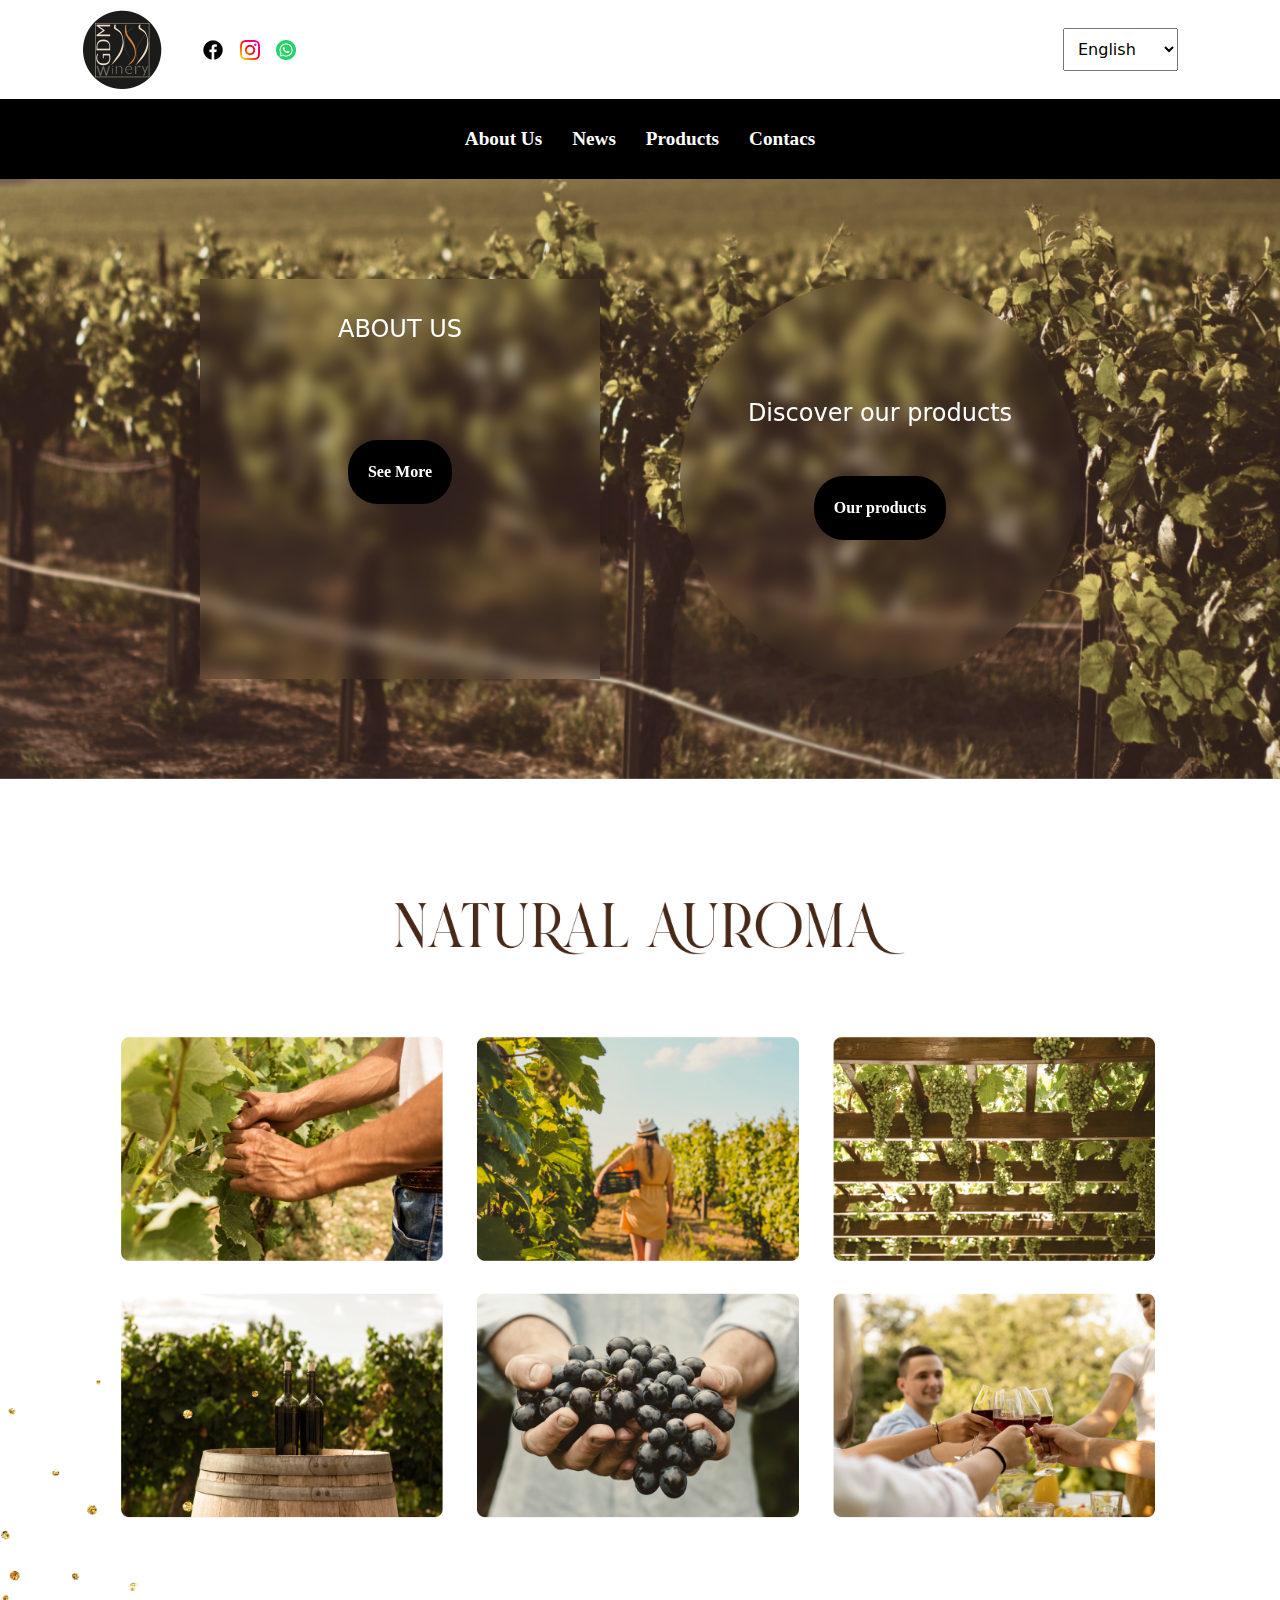
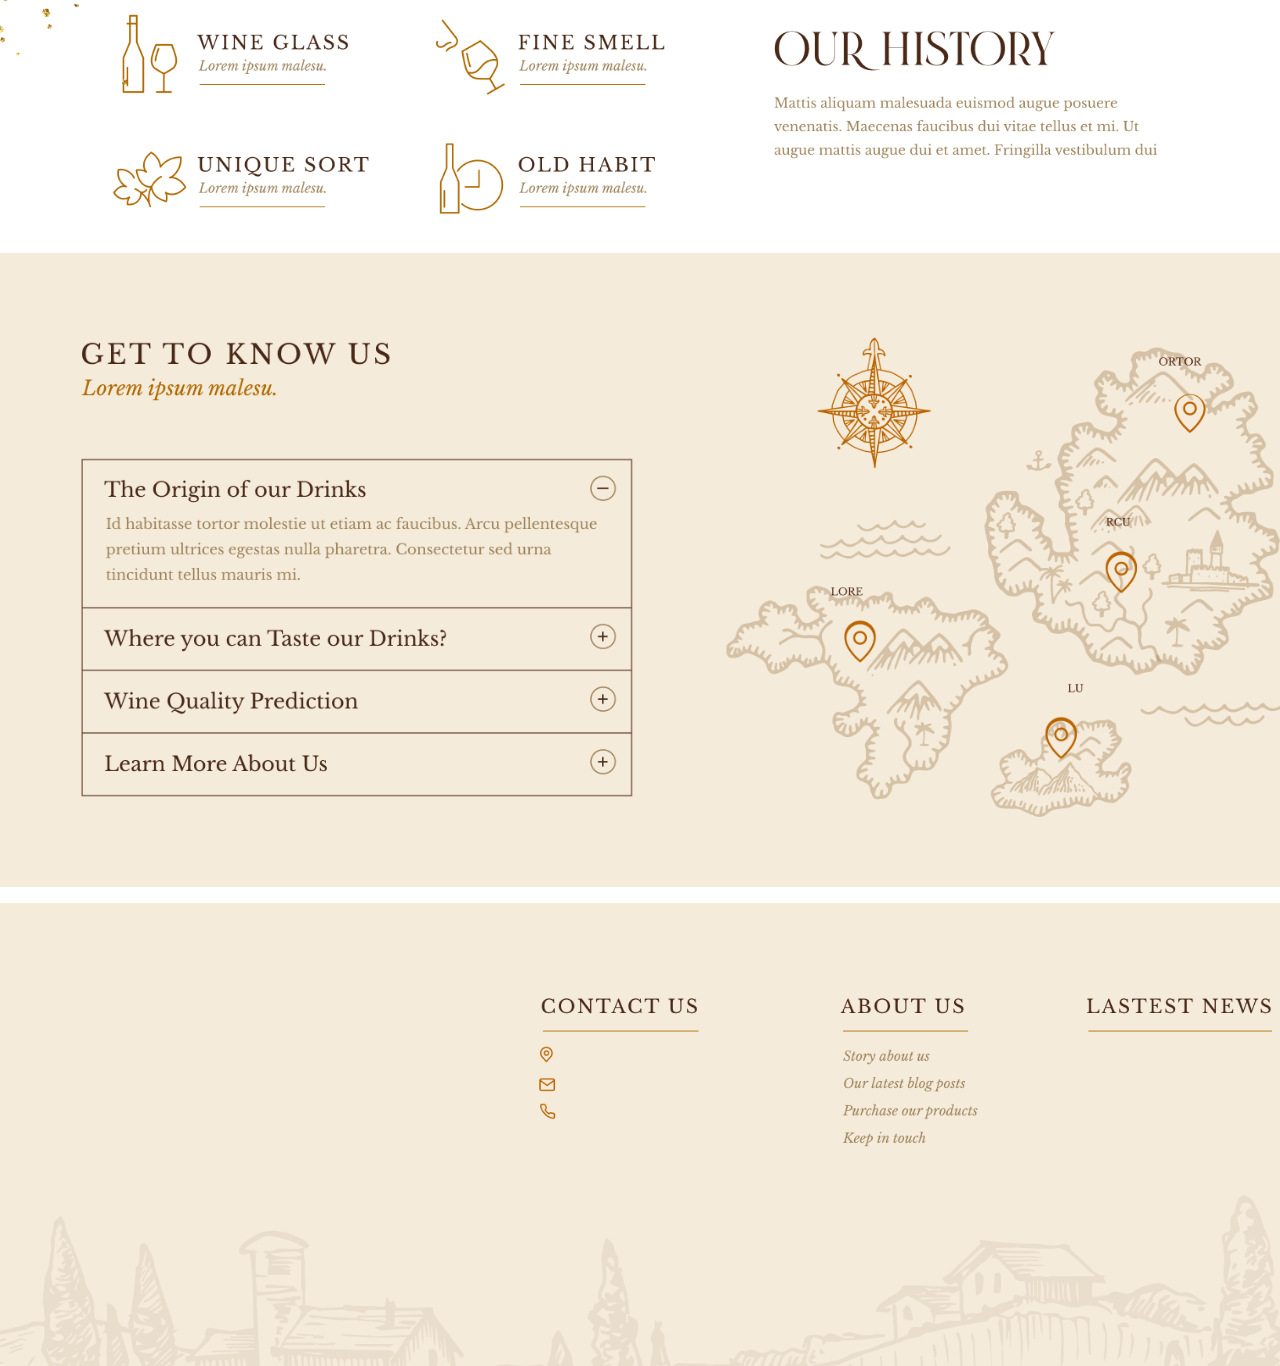
==== public/index.html @ 098f562f "jkjk" ====
<!DOCTYPE html>
<html lang="en">
<head>
    <meta charset="UTF-8">
    <link rel="shortcut icon" type="x-icon" href="./src/img/logo.png">
    <meta name="viewport" content="width=device-width, initial-scale=1.0">
    <link rel="stylesheet" href="./src/style.css">
    <link href="https://cdn.jsdelivr.net/npm/bootstrap@5.3.3/dist/css/bootstrap.min.css" rel="stylesheet" integrity="sha384-QWTKZyjpPEjISv5WaRU9OFeRpok6YctnYmDr5pNlyT2bRjXh0JMhjY6hW+ALEwIH" crossorigin="anonymous">
    <title>GDM Winery</title>
</head>
<body>
    <div class="desktop-only">
        <div class="container mt-2 d-flex justify-content-between align-items-center">
            <div class="d-flex align-items-center gap-social">
            <a href="./index.html" class="d-flex align-items-center"><img width="80px" src="./src/img/photo_2024-11-07_10-30-39.jpg"></a>
            <div class="d-flex gap-3">
                <div>
                    <a href="./"><img width="22px" src="./src/img/facebook.png"></a>  
                </div>
                <div>
                    <a><img width="20px" src="./src/img/instagram (1).png"></a>      
                </div>
                <div>
                    <a><img width="20px" src="./src/img/social.png"></a>     
                </div>
            </div>
            
            </div>
            
            <div class="d-flex align-items-center gap-3 text-decoration">
              <div class="language-switcher">
                <select id="language-dropdown">
                    <option value="en" data-flag="🇬🇧">English</option>
                    <option value="ka" data-flag="🇬🇪">Georgian</option>
                    <option value="it" data-flag="🇮🇹">Italian</option>
                </select>
            </div>
            </div>
        </div>
      </div>
    <div class="response-only">
        <div class="container">
          
            <nav class="navbar navbar-expand-lg fixed-top bg-white">
             
                <div class="container-fluid">
                  <button class="navbar-toggler" type="button" data-bs-toggle="collapse" data-bs-target="#navbarTogglerDemo02"
                  aria-controls="navbarTogglerDemo02" aria-expanded="false" aria-label="Toggle navigation">
                  <span class="navbar-toggler-icon"></span>
              </button>
                 
                    <a class="navbar-brand" href="./index.html"><img width="60px" src="./src/img/logores.jpeg"
                            alt="logo"></a>
                            <div>
                              <a href="./login.html"><img width="36px" class="s" src="./src/img/search.png"></a>
                          </div>
                    <div class="collapse navbar-collapse justify-content-end" id="navbarTogglerDemo02">
                      <ul class="navbar-nav">
                        <li class="nav-item">
                            <a class="nav-link" href="./aboutus.html">Our Company</a>
                        </li>
                        <li class="nav-item">
                            <a class="nav-link" href="./personal.html">Geo Farmaco in the World</a>
                        </li>
                        <li class="nav-item">
                            <a class="nav-link" href="./products.html">Products</a>
                        </li>
                        <li class="nav-item">
                            <a class="nav-link" href="./contact.html">Contacts</a>
                        </li>
                      
                    </ul>
                        
                        
                    </div>
                </div>
            </nav>
        </div>
    </div> 
    <div class="">
        <div class="nav-color desktop-only">
        <div class="container desktop-only ">
            <nav class="d-flex justify-content-center nav-padding mt-2">
              <ul class="nav-link d-flex text-decoration white ">
                <li>
                    <a href="./aboutus.html">About Us</a>
                </li>
                <li>
                    <a href="./personal.html">News</a>
                </li>
                <li>
                    <a href="./products.html">Products</a>
                </li>
                <li>
                    <a href="./contact.html">Contacs</a>
                </li>
            </ul>
            
            </nav>  
    </div>
    </div>
   

    <section class="bgImage desktop-only">
      <div class="container forBox d-flex align-items-center justify-content-center ">
        <div class="aboutusBox">
          <h4 class="text-center mt-3">ABOUT US</h4>
          <p class="mt-5 d-flex text-center"></p>
             <div class="d-flex justify-content-center mt-5">
              <a class="text-decoration" href="aboutus.html">
             <button class="btn-primary text-white d-flex justify-content-center align-items-center">See More</button>
            </a>
            </div>
        </div>
      <div class="aboutusBoxCircle">
        <h4 class="text-center mt">Discover our products</h4>
        <div class="d-flex justify-content-center mt-5">
          <a class="text-decoration" href="./products.html">
            <button class="btn-primary text-white d-flex justify-content-center align-items-center">Our products</button>
          </a>
      </div>
    </div>
      </section>
      
    <section class="bgImageres response-only">
      <div class="container forBox flex-wrap d-flex align-items-center justify-content-center ">
        <div class="aboutusBoxres">
          <h4 class="text-center mt-3">ABOUT US</h4>
          <p class="mt-5 d-flex text-center">E.Vitalgroup srl (EuTylia) is a pharmaceutical company 
            that deals with the development, production, scientific 
            information and distribution of medical devices,
             parapharmaceuticals, supplements and cosmetics.</p>
             <div class="d-flex justify-content-center mt-5">
              <a class="text-decoration" href="aboutus.html">
                <button class="btn-primary text-white d-flex justify-content-center align-items-center">See More</button>
               </a>
            </div>
        </div>
      <div class="aboutusBoxCircleres">
        <h4 class="text-center mt">Discover our products</h4>
        <div class="d-flex justify-content-center mt-5">
          <a class="text-decoration" href="./products.html">
            <button class="btn-primary text-white d-flex justify-content-center align-items-center">Our products</button>
          </a>
      </div>
    </div>
      </section>

  
            
    <section>
        <div class="container d-flex justify-content-center mt-3">
            <img width="1500px" src="./src/img/Section 5 (4).png">
        
        </div>
    </section>

            
    <section>
        <div class="container d-flex justify-content-center mt-3">
            <img width="1500px" src="./src/img/Section 8.png">
        
        </div>
    </section>

    <section>
        <div class="container d-flex justify-content-center mt-3">
            <img width="1500px" src="./src/img/Footer.png">
        
        </div>
    </section>
          
       

    <script type="module" src="./script.js"></script>
    <script src="https://cdn.jsdelivr.net/npm/bootstrap@5.3.3/dist/js/bootstrap.bundle.min.js" integrity="sha384-YvpcrYf0tY3lHB60NNkmXc5s9fDVZLESaAA55NDzOxhy9GkcIdslK1eN7N6jIeHz" crossorigin="anonymous"></script>
</body>
</html>
---- public/src/style.css ----
body {
    margin: 0;
    padding: 0;
}
.nav-link{
    list-style: none;
    font-family:Georgia, 'Times New Roman', Times, serif; 
    gap: 30px;
}

.nav-link a{
    font-size: larger;
    font-weight: bold;     
}
.nav-link a:hover{
    color: rgb(139, 0, 0);
}
.nav-padding{
    padding: 26px 12px 8px;
}
.nav-color {
    background-color: black;
    color: white;    
    width: 100%; 
    height: 80px;
}

.btn-primary{
    padding: 20px;
    border-radius: 30px;
    background-color: #000000;
    color: white;
    border-style: none;
    font-family:Georgia, 'Times New Roman', Times, serif;
    font-weight: bold; 
}
.Width {
    max-width: 600px;
}
.btn-primary:hover {
    background-color: #333637;
}
.text-decoration a{
    text-decoration: none;
}
.white a{
    color: white;
}
.footer-color{
    background-color: black;
}
.gap-social{
    gap: 40px;
}
.mm{
    padding: 20px 0px 0px 0px;
}
.padding-text{
    padding: 20px 0px 10px;
}
.response-only {
    display: none;
}

.desktop-only {
    display: block;
}

@media only screen and (max-width: 992px) {
    .desktop-only {
        display: none;
    }
    
    .response-only {
        display: block;
    }
}
.CircleColor{
    width: 70px;
    height: 70px;
    font-size: xx-large;
    background-color: #00b0ff;
    border-radius: 50px;
    padding: 10px 0px;
   
}


.language-switcher {
    margin: 20px;
}

select {
    padding: 10px;
    font-size: 16px;
}
.searchBar input{
    padding: 10px;
    width: 190px;
    height: 35px;
    border-radius: 10px;
    border-style: none;
}
.searchBar{
    gap:12px;
    display: flex;
    align-items: start;
    
}
.carousel-item img{
    width: 100%;
    height: 600px; 
}
.statementBox{
    width: 300px;
    height: 450px;
    border: 1px solid black;
    border-radius: 6px;
}
.text-decoration{
    text-decoration: none;
}
.bgImage{
    background-image: url('img/unsplash_KDlLiCL7XPk.png');
    background-size: cover; /* or contain */
    background-repeat: no-repeat; /* prevents the image from repeating */
    background-position: center; /* centers the image */
    width: 100%;
    height: 600px;
}
.bgImageres{
    background-image: url('img/bg.jpg');
    background-size: cover; /* or contain */
    background-repeat: no-repeat; /* prevents the image from repeating */
    background-position: center; /* centers the image */
    width: 100%;
    height: 1000px;
}
.aboutusBox {
    width: 400px;
    height: 400px;
    margin-top: 100px;
    background: rgba(0, 94, 255, 0);
    box-shadow: 0 4px 30px rgba(0, 0, 0, 0.1);
    backdrop-filter: blur(8px);
    -webkit-backdrop-filter: blur(8px);
    padding: 20px;
    color: white;
}

.aboutusBoxres {
    width: 330px;
    height: 400px;
    margin-top: 100px;
    background: rgba(0, 94, 255, 0);
    box-shadow: 0 4px 30px rgba(0, 0, 0, 0.1);
    backdrop-filter: blur(8px);
    -webkit-backdrop-filter: blur(8px);
    padding: 20px;
    color: white;
}

.aboutusBoxCircle{
    margin-top: 100px;
    width: 400px; /* Set equal width and height */
    height: 400px;
    background: rgba(0, 94, 255, 0);
    box-shadow: 0 4px 30px rgba(0, 0, 0, 0.1);
    backdrop-filter: blur(8px);
    -webkit-backdrop-filter: blur(8px);
    border-radius: 50%; /* Makes the box circular */
   padding: 20px;
    color:white;
}

.aboutusBoxCircleres{
   
    width: 330px; /* Set equal width and height */
    height: 330px;
    background: rgba(0, 94, 255, 0);
    box-shadow: 0 4px 30px rgba(0, 0, 0, 0.1);
    backdrop-filter: blur(8px);
    -webkit-backdrop-filter: blur(8px);
    border-radius: 50%; /* Makes the box circular */
   padding: 20px;
    color:white;
}
.forBox{
    gap:80px;
}
.mt{
    margin-top: 100px;
}
.pad-text{
    padding: 20px;
}
.gapImg{
    height: 200px;
}

.Box{
    padding: 20px;
    border: 1px solid black;
    border-radius: 6px;
}
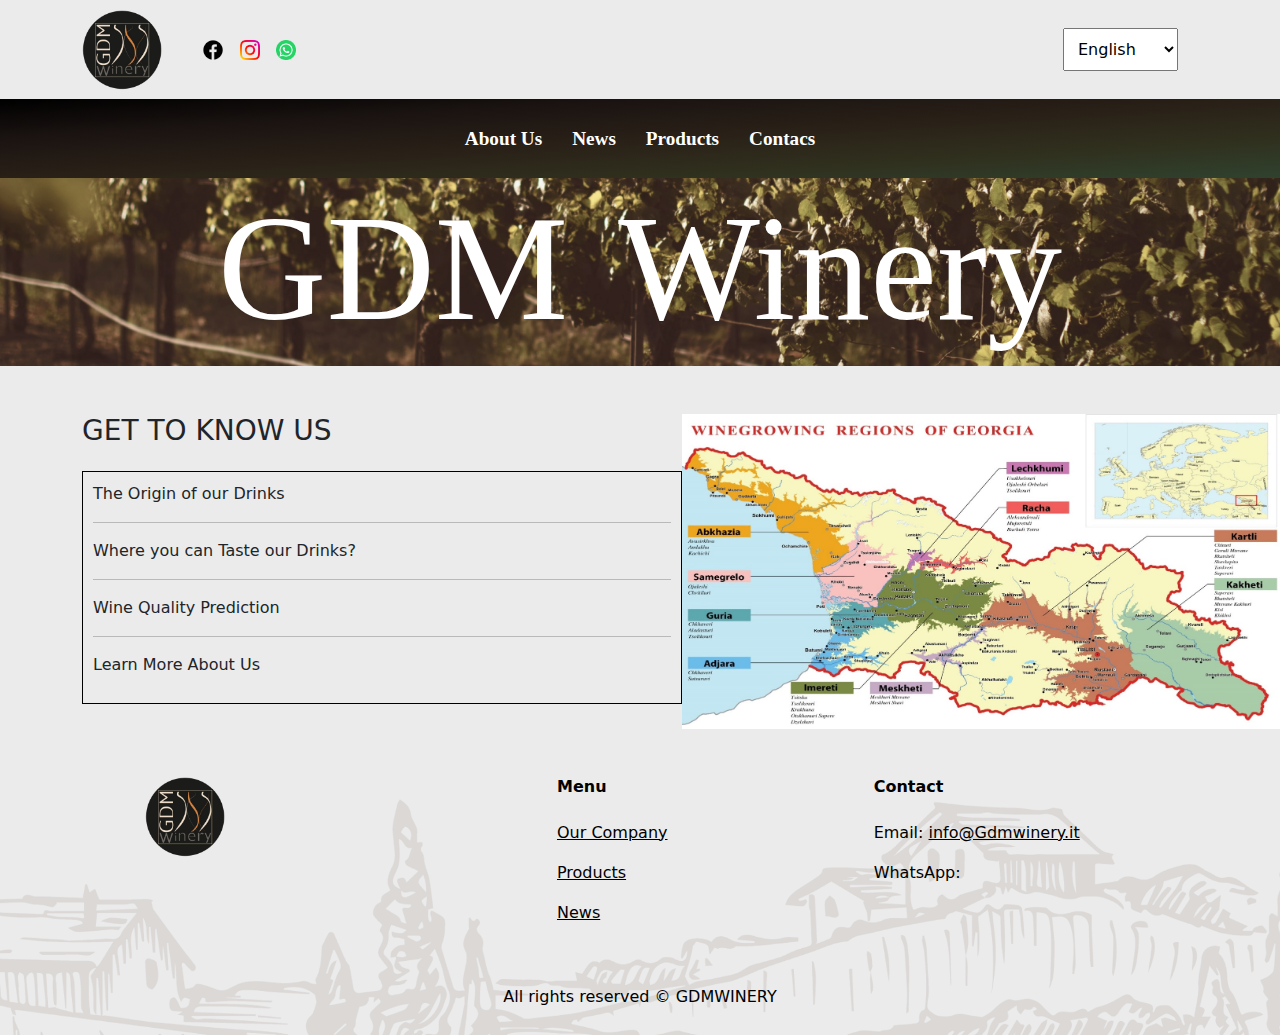
==== commit 2db01faa: "qqqq" ====
--- a/public/index.html
+++ b/public/index.html
@@ -8,11 +8,11 @@
     <link href="https://cdn.jsdelivr.net/npm/bootstrap@5.3.3/dist/css/bootstrap.min.css" rel="stylesheet" integrity="sha384-QWTKZyjpPEjISv5WaRU9OFeRpok6YctnYmDr5pNlyT2bRjXh0JMhjY6hW+ALEwIH" crossorigin="anonymous">
     <title>GDM Winery</title>
 </head>
-<body>
+<body id="bgColor">
     <div class="desktop-only">
         <div class="container mt-2 d-flex justify-content-between align-items-center">
             <div class="d-flex align-items-center gap-social">
-            <a href="./index.html" class="d-flex align-items-center"><img width="80px" src="./src/img/photo_2024-11-07_10-30-39.jpg"></a>
+            <a href="./index.html" class="d-flex align-items-center"><img width="80px" src="./src/img/footerlogo.png"></a>
             <div class="d-flex gap-3">
                 <div>
                     <a href="./"><img width="22px" src="./src/img/facebook.png"></a>  
@@ -49,7 +49,7 @@
                   <span class="navbar-toggler-icon"></span>
               </button>
                  
-                    <a class="navbar-brand" href="./index.html"><img width="60px" src="./src/img/logores.jpeg"
+                    <a class="navbar-brand" href="./index.html"><img width="50px" src="./src/img/footerlogo.png"
                             alt="logo"></a>
                             <div>
                               <a href="./login.html"><img width="36px" class="s" src="./src/img/search.png"></a>
@@ -57,10 +57,10 @@
                     <div class="collapse navbar-collapse justify-content-end" id="navbarTogglerDemo02">
                       <ul class="navbar-nav">
                         <li class="nav-item">
-                            <a class="nav-link" href="./aboutus.html">Our Company</a>
-                        </li>
-                        <li class="nav-item">
-                            <a class="nav-link" href="./personal.html">Geo Farmaco in the World</a>
+                            <a class="nav-link" href="./aboutus.html">About Us</a>
+                        </li>
+                        <li class="nav-item">
+                            <a class="nav-link" href="./personal.html">News</a>
                         </li>
                         <li class="nav-item">
                             <a class="nav-link" href="./products.html">Products</a>
@@ -102,75 +102,107 @@
    
 
     <section class="bgImage desktop-only">
-      <div class="container forBox d-flex align-items-center justify-content-center ">
-        <div class="aboutusBox">
-          <h4 class="text-center mt-3">ABOUT US</h4>
-          <p class="mt-5 d-flex text-center"></p>
-             <div class="d-flex justify-content-center mt-5">
-              <a class="text-decoration" href="aboutus.html">
-             <button class="btn-primary text-white d-flex justify-content-center align-items-center">See More</button>
-            </a>
-            </div>
-        </div>
-      <div class="aboutusBoxCircle">
-        <h4 class="text-center mt">Discover our products</h4>
-        <div class="d-flex justify-content-center mt-5">
-          <a class="text-decoration" href="./products.html">
-            <button class="btn-primary text-white d-flex justify-content-center align-items-center">Our products</button>
-          </a>
-      </div>
-    </div>
-      </section>
+     <div class="container d-flex justify-content-center flex-wrap gapMain">
+      <div>
+        <h3 class="fontSize">GDM</h3>
+      </div>
+      <div>
+        <h3 class="fontSize">Winery</h3>
+      </div>
+     </div>
+    </section>
+
+    <section class="bgImage response-only">
+      <div class="container">
+       <div class="d-flex justify-content-center marginTop">
+         <h3 class="fontSizeRes ">GDM</h3>
+       </div>
+       <div class="d-flex justify-content-center">
+         <h3 class="fontSizeRes ">Winery</h3>
+       </div>
+      </div>
+     </section>
+
+  
+  
+   
+
+
+<div class="container mt-5">
+  
+  <div class="d-flex justify-content-between">
+  <div>
+  <h3>GET TO KNOW US</h3>
+  <div class="historyBox mt-4">
+  <p>The Origin of our Drinks</p>
+  <hr>
+  <p>Where you can Taste our Drinks?</p>
+  <hr>
+  <p>Wine Quality Prediction</p>
+  <hr>
+  <p>Learn More About Us</p>
+  </div>
+  </div>
+  <div>
+    <img width="600px" src="./src/img/Picture1.jpg">
+  </div>
+</div>
+</div>
+
+    
+        
+       
+
+  <footer class="text-center text-lg-start text-white bgFooter mt-5">
+
+   
+    <section>
+      <div class="container text-center text-md-start">
+        <div class="row">
+          
+          <div class="col-md-3 col-lg-4 col-xl-3 mx-auto mb-4" >
+            <div class="desktop-only text-decoration">
+            <a class="d-flex align-items-center text-black text-center" href="./index.html"><img width="80px" src="./src/img/footerlogo.png"></a>
+          </div>
+          <div class="response-only text-decoration">
+            <a class="d-flex justify-content-center" href="./index.html"><img width="80px" src="./src/img/footerlogo.png"></a>
+          </div>
+           
+          </div>
+          <div class="col-md-2 col-lg-2 col-xl-2 mx-auto mb-4">
+            <!-- Links -->
+            <h6 class="fw-bold mb-4 text-black">
+              Menu
+            </h6>
+            <p>
+              <a href="./owner" class="text-black">Our Company</a>
+            </p>
+            <p>
+              <a href="./players" class="text-black">Products</a>
+            </p>
+            <p>
+              <a href="./footcamps" class="text-black">News</a>
+            </p>
+           
+          </div>
+         
+          <div class="col-md-4 col-lg-3 col-xl-3 mx-auto mb-md-0 mb-4">
+            <!-- Links -->
+            <h6 class="fw-bold mb-4 text-black">Contact</h6>
+            <p class="text-black">Email: <a class="text-black">info@Gdmwinery.it</a></p>
+            <p class="text-black">WhatsApp: <a class="text-black"></a></p>
+          </div>
+          
+      </div>
       
-    <section class="bgImageres response-only">
-      <div class="container forBox flex-wrap d-flex align-items-center justify-content-center ">
-        <div class="aboutusBoxres">
-          <h4 class="text-center mt-3">ABOUT US</h4>
-          <p class="mt-5 d-flex text-center">E.Vitalgroup srl (EuTylia) is a pharmaceutical company 
-            that deals with the development, production, scientific 
-            information and distribution of medical devices,
-             parapharmaceuticals, supplements and cosmetics.</p>
-             <div class="d-flex justify-content-center mt-5">
-              <a class="text-decoration" href="aboutus.html">
-                <button class="btn-primary text-white d-flex justify-content-center align-items-center">See More</button>
-               </a>
-            </div>
-        </div>
-      <div class="aboutusBoxCircleres">
-        <h4 class="text-center mt">Discover our products</h4>
-        <div class="d-flex justify-content-center mt-5">
-          <a class="text-decoration" href="./products.html">
-            <button class="btn-primary text-white d-flex justify-content-center align-items-center">Our products</button>
-          </a>
-      </div>
-    </div>
-      </section>
-
-  
-            
-    <section>
-        <div class="container d-flex justify-content-center mt-3">
-            <img width="1500px" src="./src/img/Section 5 (4).png">
-        
-        </div>
+        <div class="text-center padding-text">
+          <p class="text-black">All rights reserved © GDMWINERY</p>
+         </div>
     </section>
-
-            
-    <section>
-        <div class="container d-flex justify-content-center mt-3">
-            <img width="1500px" src="./src/img/Section 8.png">
-        
-        </div>
-    </section>
-
-    <section>
-        <div class="container d-flex justify-content-center mt-3">
-            <img width="1500px" src="./src/img/Footer.png">
-        
-        </div>
-    </section>
-          
-       
+  
+      
+  </footer>
+
 
     <script type="module" src="./script.js"></script>
     <script src="https://cdn.jsdelivr.net/npm/bootstrap@5.3.3/dist/js/bootstrap.bundle.min.js" integrity="sha384-YvpcrYf0tY3lHB60NNkmXc5s9fDVZLESaAA55NDzOxhy9GkcIdslK1eN7N6jIeHz" crossorigin="anonymous"></script>
--- a/public/src/style.css
+++ b/public/src/style.css
@@ -12,23 +12,25 @@
     font-size: larger;
     font-weight: bold;     
 }
-.nav-link a:hover{
-    color: rgb(139, 0, 0);
+.gapMain{
+    gap: 50px;
 }
 .nav-padding{
     padding: 26px 12px 8px;
 }
 .nav-color {
-    background-color: black;
-    color: white;    
-    width: 100%; 
-    height: 80px;
+    background-image: linear-gradient(to right bottom, #000000, #1a1311, #292017, #30301e, #2f422e);
+    width: 100%;
+    
+
+    
+  
 }
 
 .btn-primary{
-    padding: 20px;
-    border-radius: 30px;
-    background-color: #000000;
+    padding: 16px;
+    border-radius: 10px;
+    background-image: linear-gradient(to right bottom, #000000, #1a1311, #292017, #30301e, #2f422e);
     color: white;
     border-style: none;
     font-family:Georgia, 'Times New Roman', Times, serif;
@@ -126,80 +128,51 @@
     background-repeat: no-repeat; /* prevents the image from repeating */
     background-position: center; /* centers the image */
     width: 100%;
-    height: 600px;
+    height: 100%;
+    gap:20px;
+    color: white;
+    font-family:Georgia, 'Times New Roman', Times, serif;
+   
 }
-.bgImageres{
-    background-image: url('img/bg.jpg');
-    background-size: cover; /* or contain */
-    background-repeat: no-repeat; /* prevents the image from repeating */
-    background-position: center; /* centers the image */
-    width: 100%;
-    height: 1000px;
+#bgColor{
+    background-color: #ebebeb;
 }
-.aboutusBox {
-    width: 400px;
-    height: 400px;
-    margin-top: 100px;
-    background: rgba(0, 94, 255, 0);
-    box-shadow: 0 4px 30px rgba(0, 0, 0, 0.1);
-    backdrop-filter: blur(8px);
-    -webkit-backdrop-filter: blur(8px);
-    padding: 20px;
-    color: white;
+.fontSize{
+    font-size: 150px;
+}
+.fontSizeRes{
+    font-size: 100px;
+}
+.marginTop{
+    margin-top: 70px;
 }
 
-.aboutusBoxres {
-    width: 330px;
-    height: 400px;
-    margin-top: 100px;
-    background: rgba(0, 94, 255, 0);
-    box-shadow: 0 4px 30px rgba(0, 0, 0, 0.1);
-    backdrop-filter: blur(8px);
-    -webkit-backdrop-filter: blur(8px);
-    padding: 20px;
-    color: white;
+
+.divHistoryrel{
+    position: relative;
+}
+.divHistoryabs img{
+    position: absolute;
+    top: 80px;
+    right: 0;
+    width: 200px;
+    height: 100px;
+    border: 3px solid #73AD21;
 }
 
-.aboutusBoxCircle{
-    margin-top: 100px;
-    width: 400px; /* Set equal width and height */
-    height: 400px;
-    background: rgba(0, 94, 255, 0);
-    box-shadow: 0 4px 30px rgba(0, 0, 0, 0.1);
-    backdrop-filter: blur(8px);
-    -webkit-backdrop-filter: blur(8px);
-    border-radius: 50%; /* Makes the box circular */
-   padding: 20px;
-    color:white;
+
+.bgFooter{
+    background-image: url("../src/img/Asset\ 2\ 1.png");
+    width: 100%;
+    height: 100%;
+    background-position: center;
+    background-size: cover;
+
 }
 
-.aboutusBoxCircleres{
-   
-    width: 330px; /* Set equal width and height */
-    height: 330px;
-    background: rgba(0, 94, 255, 0);
-    box-shadow: 0 4px 30px rgba(0, 0, 0, 0.1);
-    backdrop-filter: blur(8px);
-    -webkit-backdrop-filter: blur(8px);
-    border-radius: 50%; /* Makes the box circular */
-   padding: 20px;
-    color:white;
-}
-.forBox{
-    gap:80px;
-}
-.mt{
-    margin-top: 100px;
-}
-.pad-text{
-    padding: 20px;
-}
-.gapImg{
-    height: 200px;
-}
-
-.Box{
-    padding: 20px;
+  
+  .historyBox{
+    width: 600px;
     border: 1px solid black;
-    border-radius: 6px;
-}+    padding: 10px;
+  }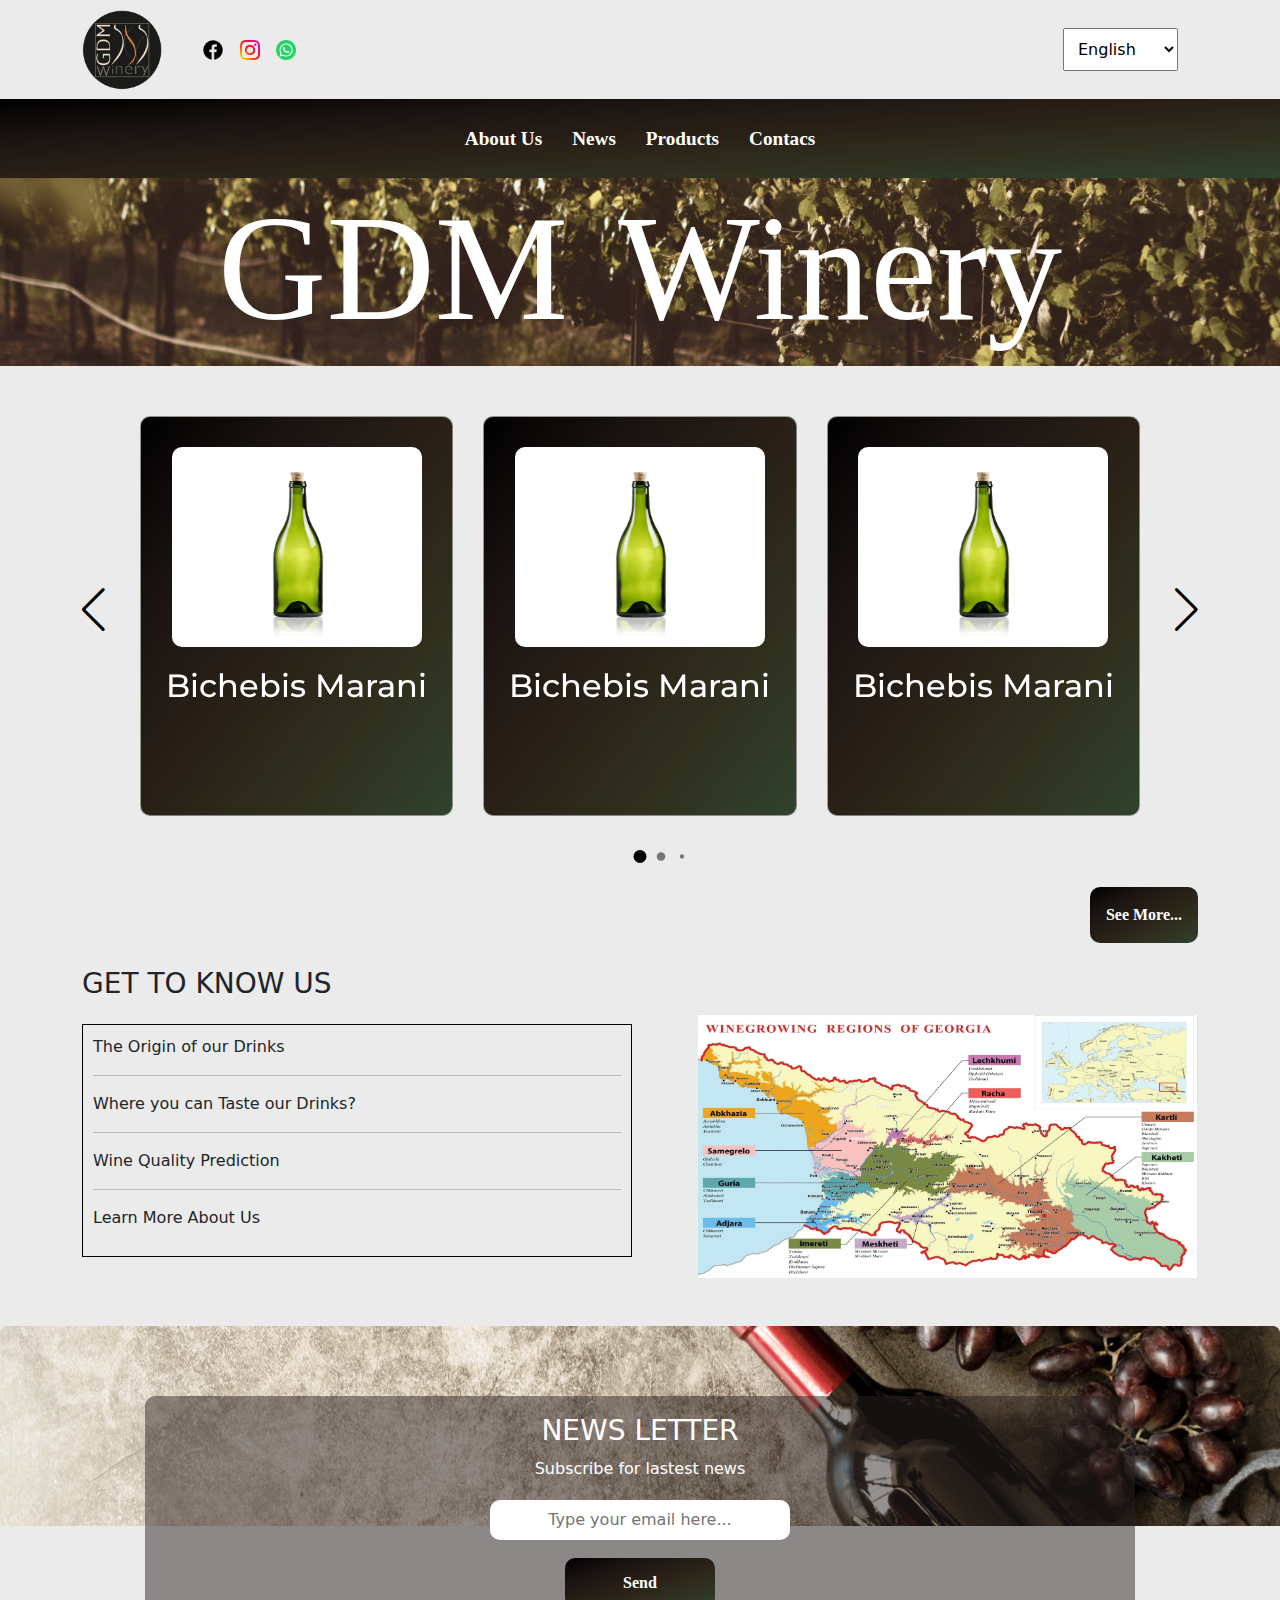
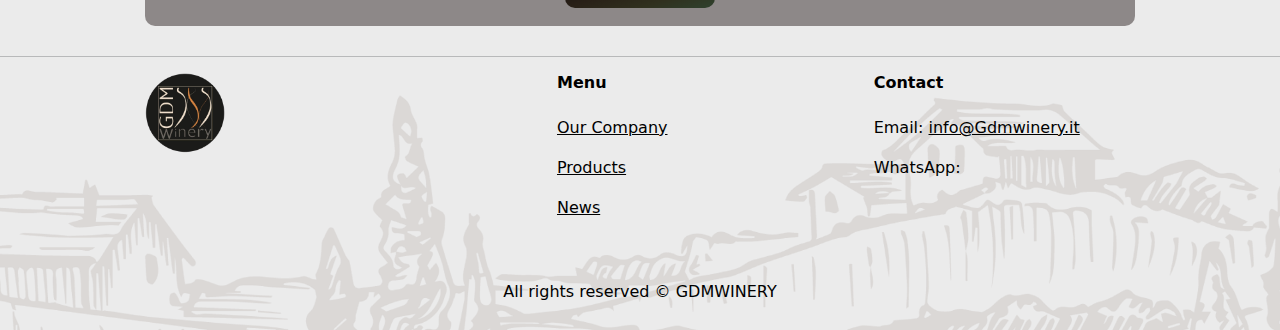
==== commit 3600195a: "bbbb" ====
--- a/public/index.html
+++ b/public/index.html
@@ -5,6 +5,8 @@
     <link rel="shortcut icon" type="x-icon" href="./src/img/logo.png">
     <meta name="viewport" content="width=device-width, initial-scale=1.0">
     <link rel="stylesheet" href="./src/style.css">
+    <link rel="stylesheet" href="https://cdn.jsdelivr.net/npm/swiper@11/swiper-bundle.min.css">
+    <link rel="stylesheet" href="./src/slider.css">
     <link href="https://cdn.jsdelivr.net/npm/bootstrap@5.3.3/dist/css/bootstrap.min.css" rel="stylesheet" integrity="sha384-QWTKZyjpPEjISv5WaRU9OFeRpok6YctnYmDr5pNlyT2bRjXh0JMhjY6hW+ALEwIH" crossorigin="anonymous">
     <title>GDM Winery</title>
 </head>
@@ -60,7 +62,7 @@
                             <a class="nav-link" href="./aboutus.html">About Us</a>
                         </li>
                         <li class="nav-item">
-                            <a class="nav-link" href="./personal.html">News</a>
+                            <a class="nav-link" href="./news.html">News</a>
                         </li>
                         <li class="nav-item">
                             <a class="nav-link" href="./products.html">Products</a>
@@ -86,7 +88,7 @@
                     <a href="./aboutus.html">About Us</a>
                 </li>
                 <li>
-                    <a href="./personal.html">News</a>
+                    <a href="./news.html">News</a>
                 </li>
                 <li>
                     <a href="./products.html">Products</a>
@@ -124,13 +126,60 @@
      </section>
 
   
-  
+  <section class="productSlider">
+    <div class="swiper">
+      <div class="slider-wrapper">
+        <div class="card-list swiper-wrapper">
+          
+          <a href="./index.html" class="card-item swiper-slide">
+            <img src="./src/img/CONSOL1401496750MLBURGUNDYHWTDG_CORK_720x.webp" alt="User Image" class="user-image">
+            <h2>Bichebis Marani</h2>
+          </a>
+       
+          <a href="./index.html" class="card-item swiper-slide">
+            <img src="./src/img/CONSOL1401496750MLBURGUNDYHWTDG_CORK_720x.webp" alt="User Image" class="user-image">
+            <h2>Bichebis Marani</h2>
+          </a>
+       
+  
+          <a href="./index.html" class="card-item swiper-slide">
+            <img src="./src/img/CONSOL1401496750MLBURGUNDYHWTDG_CORK_720x.webp" alt="User Image" class="user-image">
+            <h2>Bichebis Marani</h2>
+          </a>
+       
+  
+          <a href="./index.html" class="card-item swiper-slide">
+            <img src="./src/img/CONSOL1401496750MLBURGUNDYHWTDG_CORK_720x.webp" alt="User Image" class="user-image">
+            <h2>Bichebis Marani</h2>
+          </a>
+       
+  
+          <a href="./index.html" class="card-item swiper-slide">
+            <img src="./src/img/CONSOL1401496750MLBURGUNDYHWTDG_CORK_720x.webp" alt="User Image" class="user-image">
+            <h2>Bichebis Marani</h2>
+          </a>
+       
+  
+          <a href="./index.html" class="card-item swiper-slide">
+            <img src="./src/img/CONSOL1401496750MLBURGUNDYHWTDG_CORK_720x.webp" alt="User Image" class="user-image">
+            <h2>Bichebis Marani</h2>
+          </a>
+       
+        </div>
+  
+        <div class="swiper-pagination"></div>
+        <div class="swiper-slide-button swiper-button-prev"></div>
+        <div class="swiper-slide-button swiper-button-next"></div>
+      </div>
+    </div>
    
-
-
-<div class="container mt-5">
-  
-  <div class="d-flex justify-content-between">
+  </section>
+  <div class="container d-flex justify-content-end mt-3"><a href="./products.html"><button class="btn-primary">See More...</button></a></div>
+
+
+<div class="container mt-4 desktop-only">
+  
+  <div class="d-flex justify-content-between flex-wrap">
   <div>
   <h3>GET TO KNOW US</h3>
   <div class="historyBox mt-4">
@@ -143,17 +192,57 @@
   <p>Learn More About Us</p>
   </div>
   </div>
+  <div class="mt-5">
+    <img width="500px" src="./src/img/Picture1.jpg">
+  </div>
+</div>
+</div>
+
+
+<div class="container mt-4 response-only">
+  
+  <div class="d-flex justify-content-center flex-wrap">
   <div>
-    <img width="600px" src="./src/img/Picture1.jpg">
-  </div>
-</div>
-</div>
-
+  <h3>GET TO KNOW US</h3>
+  <div class="historyBoxRes mt-4">
+  <p>The Origin of our Drinks</p>
+  <hr>
+  <p>Where you can Taste our Drinks?</p>
+  <hr>
+  <p>Wine Quality Prediction</p>
+  <hr>
+  <p>Learn More About Us</p>
+  </div>
+  </div>
+  <div class="mt-3">
+    <img width="300px" src="./src/img/Picture1.jpg">
+  </div>
+</div>
+</div>
+
+<section class="bgContact mt-5">
+  <div class="container d-flex justify-content-center positionRel">
+  <div class="subsBox row positionAbs Top">
+  <h3 class="text-center text-white">NEWS LETTER</h3>
+  <p class="text-center text-white">Subscribe for lastest news</p>
+  <div class="searchBar d-flex justify-content-center">
+    <input class="text-center" placeholder="Type your email here...">
+  </div>
+  <div class="justify-content-center d-flex">
+    <button class="btn-primaryContact mt-3">Send</button>
+  </div>
+</div>
+  </div>
+</section>
+
+<div class="margintopSubs">
+  <hr>
+</div>
     
         
        
 
-  <footer class="text-center text-lg-start text-white bgFooter mt-5">
+  <footer class="text-center text-lg-start text-white bgFooter">
 
    
     <section>
@@ -204,6 +293,8 @@
   </footer>
 
 
+    <script src="https://cdn.jsdelivr.net/npm/swiper@11/swiper-bundle.min.js"></script>
+    <script src="slider.js"></script>
     <script type="module" src="./script.js"></script>
     <script src="https://cdn.jsdelivr.net/npm/bootstrap@5.3.3/dist/js/bootstrap.bundle.min.js" integrity="sha384-YvpcrYf0tY3lHB60NNkmXc5s9fDVZLESaAA55NDzOxhy9GkcIdslK1eN7N6jIeHz" crossorigin="anonymous"></script>
 </body>
--- a/public/src/style.css
+++ b/public/src/style.css
@@ -20,11 +20,7 @@
 }
 .nav-color {
     background-image: linear-gradient(to right bottom, #000000, #1a1311, #292017, #30301e, #2f422e);
-    width: 100%;
-    
-
-    
-  
+    width: 100%; 
 }
 
 .btn-primary{
@@ -40,7 +36,7 @@
     max-width: 600px;
 }
 .btn-primary:hover {
-    background-color: #333637;
+    background-color: #08bbf7;
 }
 .text-decoration a{
     text-decoration: none;
@@ -77,15 +73,7 @@
         display: block;
     }
 }
-.CircleColor{
-    width: 70px;
-    height: 70px;
-    font-size: xx-large;
-    background-color: #00b0ff;
-    border-radius: 50px;
-    padding: 10px 0px;
-   
-}
+
 
 
 .language-switcher {
@@ -97,28 +85,16 @@
     font-size: 16px;
 }
 .searchBar input{
-    padding: 10px;
-    width: 190px;
+    padding: 20px;
+    width: 300px;
     height: 35px;
     border-radius: 10px;
     border-style: none;
-}
-.searchBar{
-    gap:12px;
-    display: flex;
-    align-items: start;
     
 }
-.carousel-item img{
-    width: 100%;
-    height: 600px; 
-}
-.statementBox{
-    width: 300px;
-    height: 450px;
-    border: 1px solid black;
-    border-radius: 6px;
-}
+
+
+
 .text-decoration{
     text-decoration: none;
 }
@@ -172,7 +148,60 @@
 
   
   .historyBox{
-    width: 600px;
+    width: 550px;
+    max-width: 100%;
     border: 1px solid black;
     padding: 10px;
-  }+  }
+  .historyBoxRes{
+    width: 300px;
+    max-width: 100%;
+    border: 1px solid black;
+    padding: 10px;
+  }
+  .Top{
+    margin-top: 90px;
+  }
+  .bgContact{
+    background-image: url("../src/img/qq.png");
+    width: 100%;
+    height: 200px   ;
+    background-size: cover;
+  }
+  .subsBox{
+    max-width: 90%;
+    height: 230px;
+    background-color: rgba(44, 34, 34, 0.495);
+    border-radius: 10px;
+    padding: 18px;
+    top: 70px;
+}
+.subsBoxRes{
+    width: 300px;
+    height: 230px;
+    background-color: rgba(44, 34, 34, 0.495);
+    border-radius: 10px;
+    padding: 18px;
+    top: 70px;
+}
+
+.positionRel{
+    position: relative;
+}
+.positionAbs{
+    position: absolute;
+}
+
+.margintopSubs{
+    margin-top: 130px;
+}
+.btn-primaryContact{
+    padding: 12px;
+    width: 150px;
+    border-radius: 10px;
+    background-image: linear-gradient(to right bottom, #000000, #1a1311, #292017, #30301e, #2f422e);
+    color: white;
+    border-style: none;
+    font-family:Georgia, 'Times New Roman', Times, serif;
+    font-weight: bold; 
+}--- a/public/src/slider.css
+++ b/public/src/slider.css
@@ -0,0 +1,85 @@
+@import url('https://fonts.googleapis.com/css2?family=Montserrat:ital,wght@0,100..900;1,100..900&display=swap');
+
+.productSlider {
+  display: flex;
+  align-items: center;
+  justify-content: center;
+  margin-top: 50px;
+  box-sizing: border-box;
+  font-family: "Montserrat", sans-serif;
+}
+
+.slider-wrapper {
+  overflow: hidden;
+  max-width: 1000px;
+  margin: 0 70px 55px;
+}
+.slider-wrapper a{
+  text-decoration: none;
+}
+.card-list a{
+  text-decoration: none;
+}
+.card-list .card-item {
+  color: #fff;
+  user-select: none;
+  width: 300px;
+  height: 400px;
+  display: flex;
+  flex-direction: column;
+  align-items: center;
+  padding: 30px 0px;
+  border-radius: 10px;
+  backdrop-filter: blur(30px);
+  background-image: linear-gradient(to right bottom, #000000, #1a1311, #292017, #30301e, #2f422e);
+  border: 1px solid rgba(255, 255, 255, 0.5);
+  
+}
+
+.card-list .card-item .user-image {
+  width: 250px;
+  height: 200px;
+  border-radius: 10px;
+  margin-bottom: 20px;
+}
+.slider-wrapper .swiper-pagination-bullet {
+  background: black;
+  height: 13px;
+  width: 13px;
+  opacity: 0.5;
+}
+.slider-wrapper .swiper-pagination-bullet-active {
+  opacity: 1;
+}
+
+.slider-wrapper .swiper-slide-button {
+  color: #000000;
+  margin-top: -55px;
+  transition: 0.2s ease;
+}
+
+.slider-wrapper .swiper-slide-button:hover {
+  color: #4658ff;
+}
+
+@media (max-width: 768px) {
+  .slider-wrapper {
+    margin: 0 10px 40px;
+  }
+
+  .slider-wrapper .swiper-slide-button {
+    display: none;
+  }
+}
+
+
+card-item:hover{
+   
+    transform: scale(1.02);
+    transition: all ease 0.3;
+    cursor: pointer;
+    border-radius: 10px;
+}
+
+
+
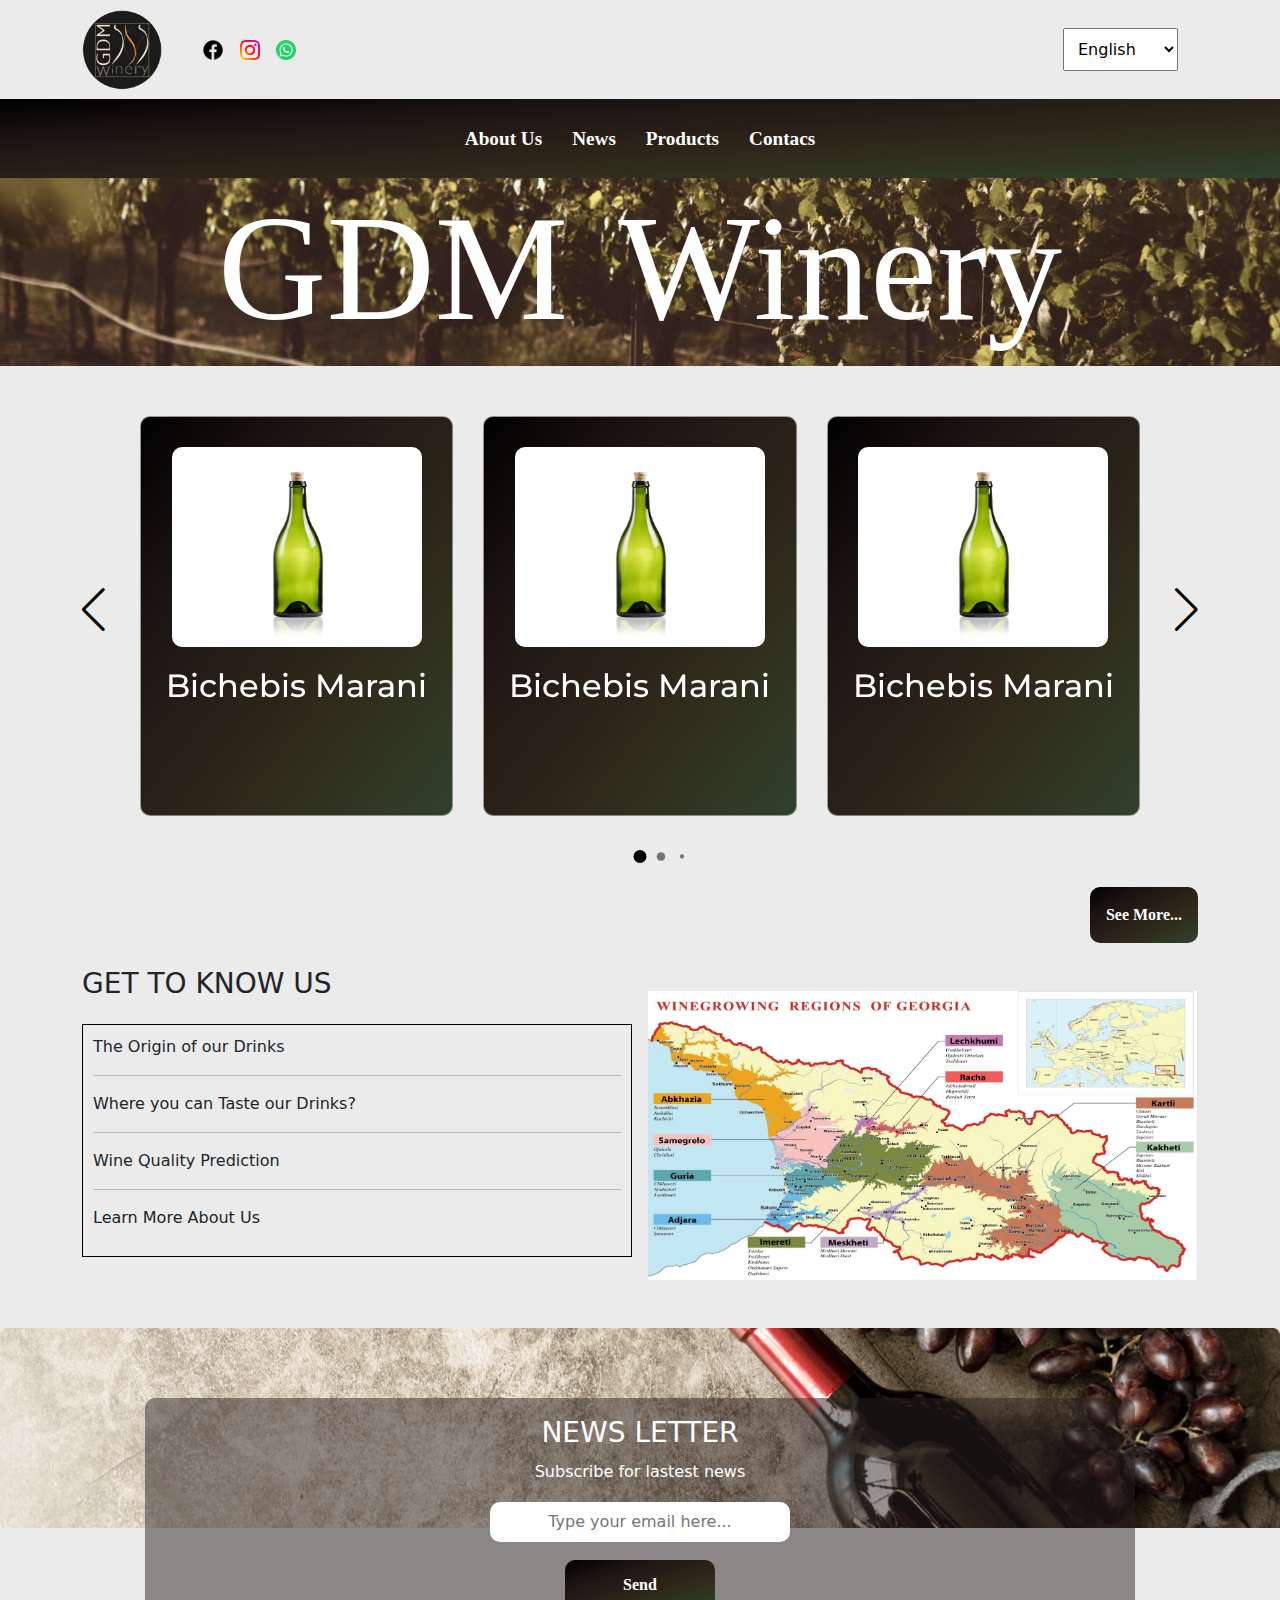
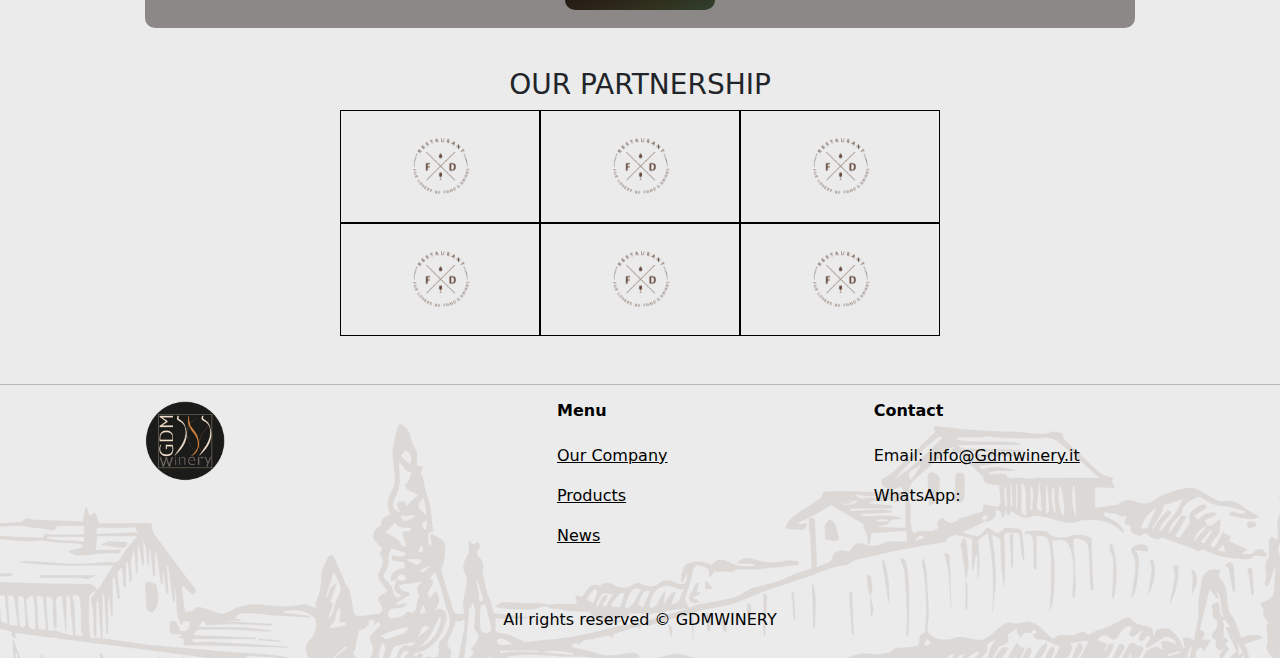
==== commit 7e939df4: "mmmm" ====
--- a/public/index.html
+++ b/public/index.html
@@ -179,7 +179,7 @@
 
 <div class="container mt-4 desktop-only">
   
-  <div class="d-flex justify-content-between flex-wrap">
+  <div class="d-flex justify-content-center gap-3 flex-wrap">
   <div>
   <h3>GET TO KNOW US</h3>
   <div class="historyBox mt-4">
@@ -192,8 +192,8 @@
   <p>Learn More About Us</p>
   </div>
   </div>
-  <div class="mt-5">
-    <img width="500px" src="./src/img/Picture1.jpg">
+  <div class="mt-4">
+    <img width="550px" src="./src/img/Picture1.jpg">
   </div>
 </div>
 </div>
@@ -235,7 +235,38 @@
   </div>
 </section>
 
-<div class="margintopSubs">
+<section>
+  <div class="margintopSubs">
+    <h3 class="text-center">OUR PARTNERSHIP</h3>
+  </div>
+  <div class="container d-flex flex-wrap justify-content-center">
+    <div class="d-flex">
+    <div class="partnerBox d-flex justify-content-center">
+      <img width="200px" src="./src/img/Mask group.png">
+    </div>
+    <div class="partnerBox d-flex justify-content-center">
+      <img width="200px" src="./src/img/Mask group.png">
+    </div>
+    <div class="partnerBox d-flex justify-content-center">
+      <img width="200px" src="./src/img/Mask group.png">
+    </div>
+  </div>
+  <div class="d-flex">
+    <div class="partnerBox d-flex justify-content-center">
+      <img width="200px" src="./src/img/Mask group.png">
+    </div>
+    <div class="partnerBox d-flex justify-content-center">
+      <img width="200px" src="./src/img/Mask group.png">
+    </div>
+    <div class="partnerBox d-flex justify-content-center">
+      <img width="200px" src="./src/img/Mask group.png">
+    </div>
+  </div>
+    
+  </div>
+</section>
+
+<div class="mt-5">
   <hr>
 </div>
     
--- a/public/src/style.css
+++ b/public/src/style.css
@@ -64,7 +64,7 @@
     display: block;
 }
 
-@media only screen and (max-width: 992px) {
+@media only screen and (max-width: 766px) {
     .desktop-only {
         display: none;
     }
@@ -193,7 +193,7 @@
 }
 
 .margintopSubs{
-    margin-top: 130px;
+    margin-top: 140px;
 }
 .btn-primaryContact{
     padding: 12px;
@@ -204,4 +204,10 @@
     border-style: none;
     font-family:Georgia, 'Times New Roman', Times, serif;
     font-weight: bold; 
+}
+.partnerBox{
+    width: 200px;
+    
+    
+    border: 1px solid black;
 }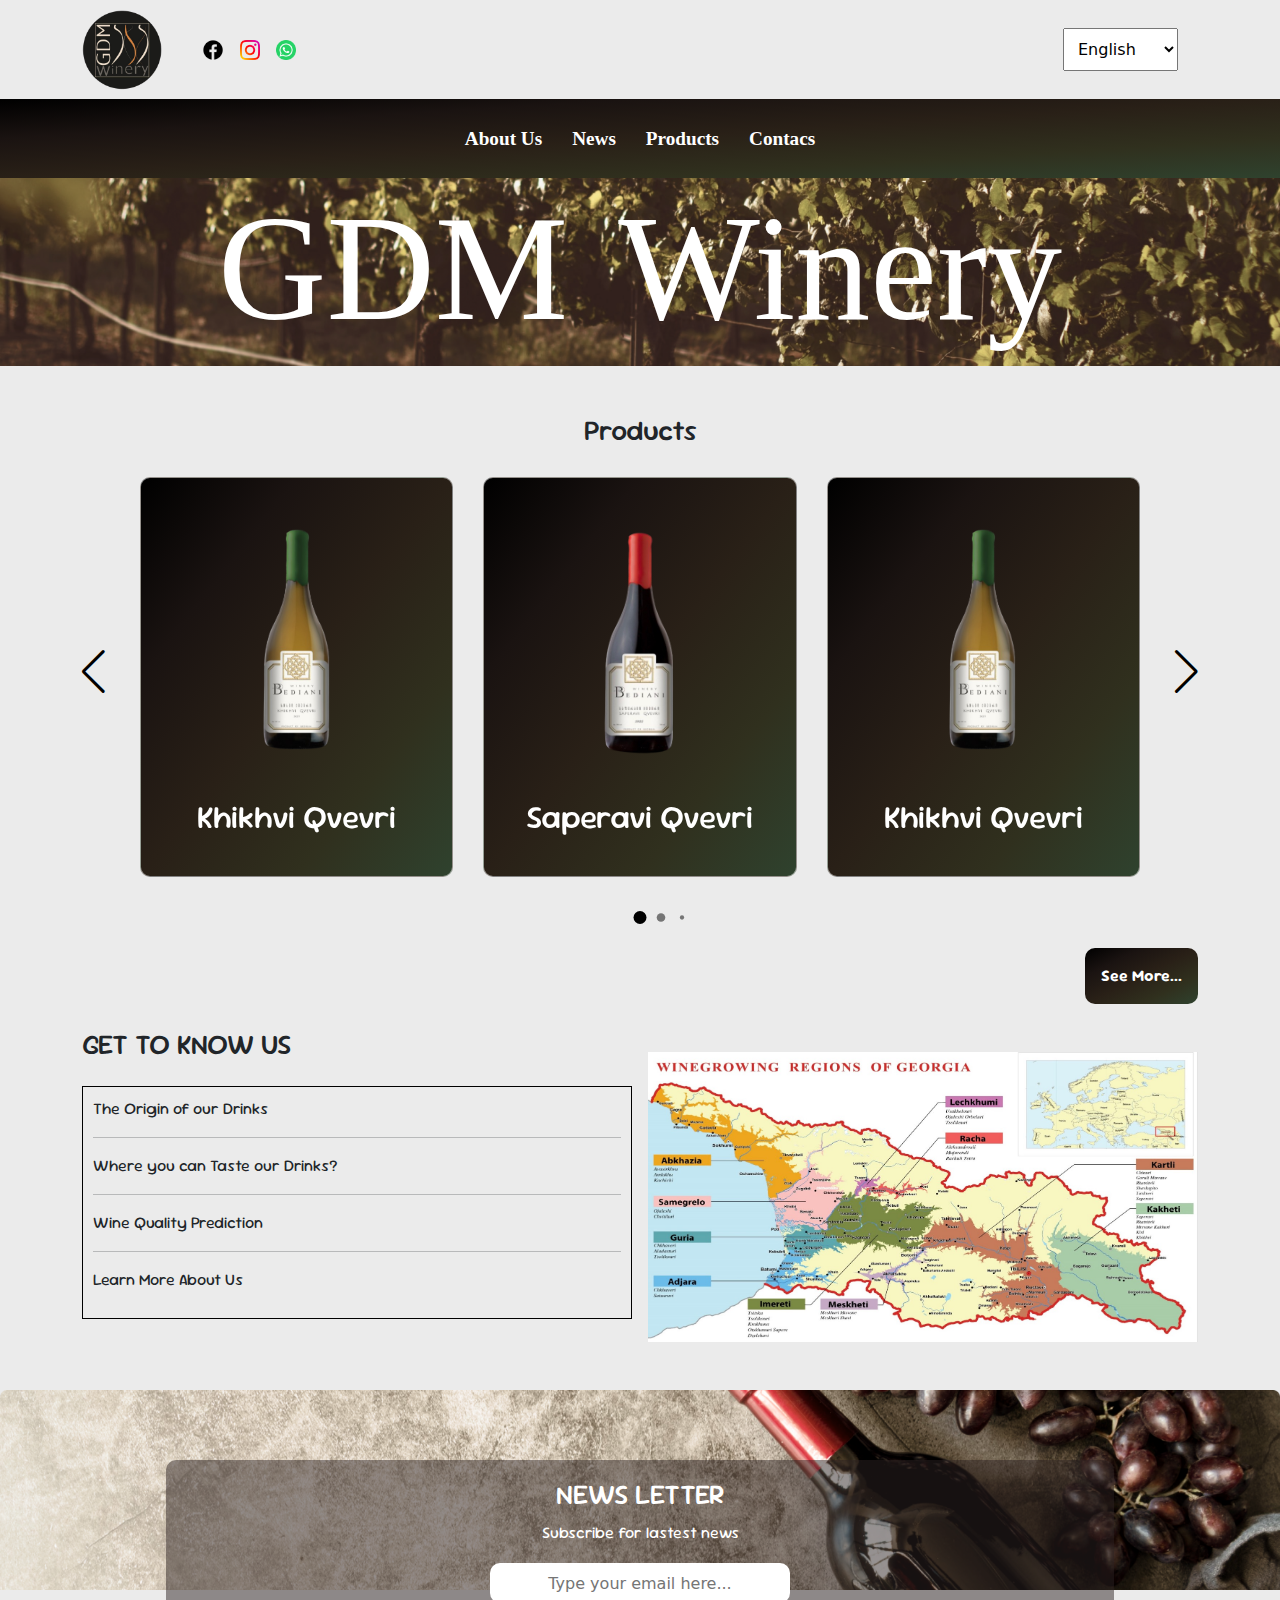
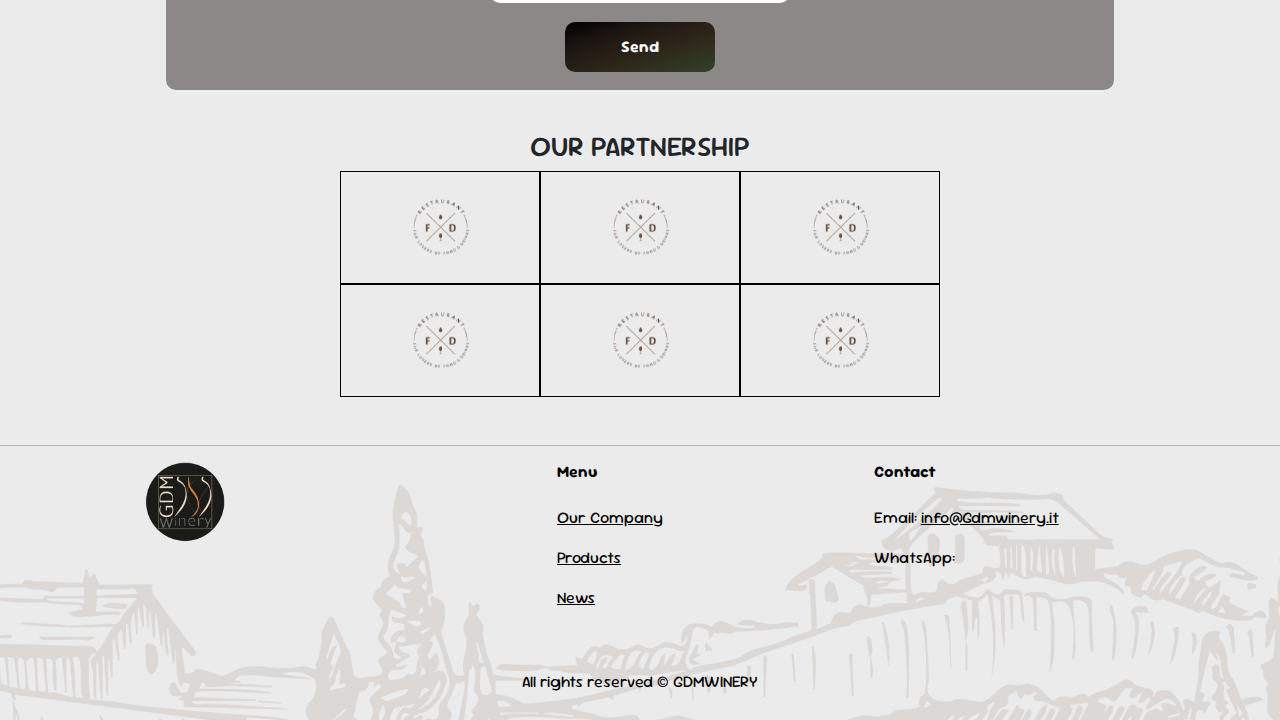
==== commit 967f4906: "tired" ====
--- a/public/index.html
+++ b/public/index.html
@@ -106,10 +106,10 @@
     <section class="bgImage desktop-only">
      <div class="container d-flex justify-content-center flex-wrap gapMain">
       <div>
-        <h3 class="fontSize">GDM</h3>
+        <h1 class="fontSize">GDM</h1>
       </div>
       <div>
-        <h3 class="fontSize">Winery</h3>
+        <h1 class="fontSize">Winery</h1>
       </div>
      </div>
     </section>
@@ -117,53 +117,58 @@
     <section class="bgImage response-only">
       <div class="container">
        <div class="d-flex justify-content-center marginTop">
-         <h3 class="fontSizeRes ">GDM</h3>
+         <h1 class="fontSizeRes ">GDM</h1>
        </div>
        <div class="d-flex justify-content-center">
-         <h3 class="fontSizeRes ">Winery</h3>
+         <h1 class="fontSizeRes ">Winery</h1>
        </div>
       </div>
      </section>
 
-  
+     <div class="container mt-5 ">
+      <h3 class="text-center">Products</h3>
+    </div>
+
   <section class="productSlider">
     <div class="swiper">
       <div class="slider-wrapper">
         <div class="card-list swiper-wrapper">
           
+          <a href="#" class="card-item swiper-slide">
+            <img src="./src/img/khikhvi.png" alt="User Image" class="user-image">
+            <h2>Khikhvi Qvevri</h2>
+          </a>
+       
           <a href="./index.html" class="card-item swiper-slide">
-            <img src="./src/img/CONSOL1401496750MLBURGUNDYHWTDG_CORK_720x.webp" alt="User Image" class="user-image">
-            <h2>Bichebis Marani</h2>
-          </a>
-       
+            <img src="./src/img/saperavi.png" alt="User Image" class="user-image">
+            <h2>Saperavi Qvevri</h2>
+          </a>
+       
+  
+          <a href="#" class="card-item swiper-slide">
+            <img src="./src/img/khikhvi.png" alt="User Image" class="user-image">
+            <h2>Khikhvi Qvevri</h2>
+          </a>
+       
+  
           <a href="./index.html" class="card-item swiper-slide">
-            <img src="./src/img/CONSOL1401496750MLBURGUNDYHWTDG_CORK_720x.webp" alt="User Image" class="user-image">
-            <h2>Bichebis Marani</h2>
-          </a>
-       
+            <img src="./src/img/saperavi.png" alt="User Image" class="user-image">
+            <h2>Saperavi Qvevri</h2>
+          </a>
+       
+  
+  
+          <a href="#" class="card-item swiper-slide">
+            <img src="./src/img/khikhvi.png" alt="User Image" class="user-image">
+            <h2>Khikhvi Qvevri</h2>
+          </a>
   
           <a href="./index.html" class="card-item swiper-slide">
-            <img src="./src/img/CONSOL1401496750MLBURGUNDYHWTDG_CORK_720x.webp" alt="User Image" class="user-image">
-            <h2>Bichebis Marani</h2>
-          </a>
-       
-  
-          <a href="./index.html" class="card-item swiper-slide">
-            <img src="./src/img/CONSOL1401496750MLBURGUNDYHWTDG_CORK_720x.webp" alt="User Image" class="user-image">
-            <h2>Bichebis Marani</h2>
-          </a>
-       
-  
-          <a href="./index.html" class="card-item swiper-slide">
-            <img src="./src/img/CONSOL1401496750MLBURGUNDYHWTDG_CORK_720x.webp" alt="User Image" class="user-image">
-            <h2>Bichebis Marani</h2>
-          </a>
-       
-  
-          <a href="./index.html" class="card-item swiper-slide">
-            <img src="./src/img/CONSOL1401496750MLBURGUNDYHWTDG_CORK_720x.webp" alt="User Image" class="user-image">
-            <h2>Bichebis Marani</h2>
-          </a>
+            <img src="./src/img/saperavi.png" alt="User Image" class="user-image">
+            <h2>Saperavi Qvevri</h2>
+          </a>
+       
+  
        
         </div>
   
@@ -235,7 +240,7 @@
   </div>
 </section>
 
-<section>
+<section class="desktop-only">
   <div class="margintopSubs">
     <h3 class="text-center">OUR PARTNERSHIP</h3>
   </div>
@@ -265,6 +270,43 @@
     
   </div>
 </section>
+
+<section class="response-only">
+  <div class="margintopSubs">
+    <h3 class="text-center">OUR PARTNERSHIP</h3>
+  </div>
+  <div class="container d-flex flex-wrap justify-content-center">
+    <div class="d-flex">
+    <div class="partnerBoxRes d-flex justify-content-center">
+      <img width="200px" src="./src/img/Mask group.png">
+    </div>
+    <div class="partnerBoxRes d-flex justify-content-center">
+      <img width="200px" src="./src/img/Mask group.png">
+    </div>
+    </div>
+    <div class="d-flex">
+    <div class="partnerBoxRes d-flex justify-content-center">
+      <img width="200px" src="./src/img/Mask group.png">
+    </div>
+  
+ 
+    <div class="partnerBoxRes d-flex justify-content-center">
+      <img width="200px" src="./src/img/Mask group.png">
+    </div>
+  </div>
+  <div class="d-flex">
+    <div class="partnerBoxRes d-flex justify-content-center">
+      <img width="200px" src="./src/img/Mask group.png">
+    </div>
+    <div class="partnerBoxRes d-flex justify-content-center">
+      <img width="200px" src="./src/img/Mask group.png">
+    </div>
+  </div>
+</div>
+    
+  </div>
+</section>
+
 
 <div class="mt-5">
   <hr>
--- a/public/src/style.css
+++ b/public/src/style.css
@@ -1,3 +1,17 @@
+
+@import url('https://fonts.googleapis.com/css2?family=Aboreto&family=Sour+Gummy:ital,wght@0,100..900;1,100..900&display=swap');
+p{
+    font-family: "Sour Gummy", sans-serif;
+}
+h2{
+    font-family: "Sour Gummy", sans-serif;
+}
+h3{
+    font-family: "Sour Gummy", sans-serif;
+}
+h6{
+    font-family: "Sour Gummy", sans-serif;
+}
 body {
     margin: 0;
     padding: 0;
@@ -29,7 +43,7 @@
     background-image: linear-gradient(to right bottom, #000000, #1a1311, #292017, #30301e, #2f422e);
     color: white;
     border-style: none;
-    font-family:Georgia, 'Times New Roman', Times, serif;
+    font-family: "Sour Gummy", sans-serif;
     font-weight: bold; 
 }
 .Width {
@@ -202,12 +216,14 @@
     background-image: linear-gradient(to right bottom, #000000, #1a1311, #292017, #30301e, #2f422e);
     color: white;
     border-style: none;
-    font-family:Georgia, 'Times New Roman', Times, serif;
+    font-family: "Sour Gummy", sans-serif;
     font-weight: bold; 
 }
 .partnerBox{
     width: 200px;
-    
-    
-    border: 1px solid black;
-}+    border: 1px solid black;
+}
+.partnerBoxRes{
+    width: 150px;
+    border: 1px solid black;
+}
--- a/public/src/slider.css
+++ b/public/src/slider.css
@@ -4,7 +4,7 @@
   display: flex;
   align-items: center;
   justify-content: center;
-  margin-top: 50px;
+  margin-top: 30px;
   box-sizing: border-box;
   font-family: "Montserrat", sans-serif;
 }
@@ -25,7 +25,7 @@
   user-select: none;
   width: 300px;
   height: 400px;
-  display: flex;
+  display: flex;  
   flex-direction: column;
   align-items: center;
   padding: 30px 0px;
@@ -36,12 +36,13 @@
   
 }
 
-.card-list .card-item .user-image {
-  width: 250px;
-  height: 200px;
+.user-image{
+  width: 100px;
+  height: 280px;
   border-radius: 10px;
-  margin-bottom: 20px;
+  margin-bottom: 10px;
 }
+
 .slider-wrapper .swiper-pagination-bullet {
   background: black;
   height: 13px;
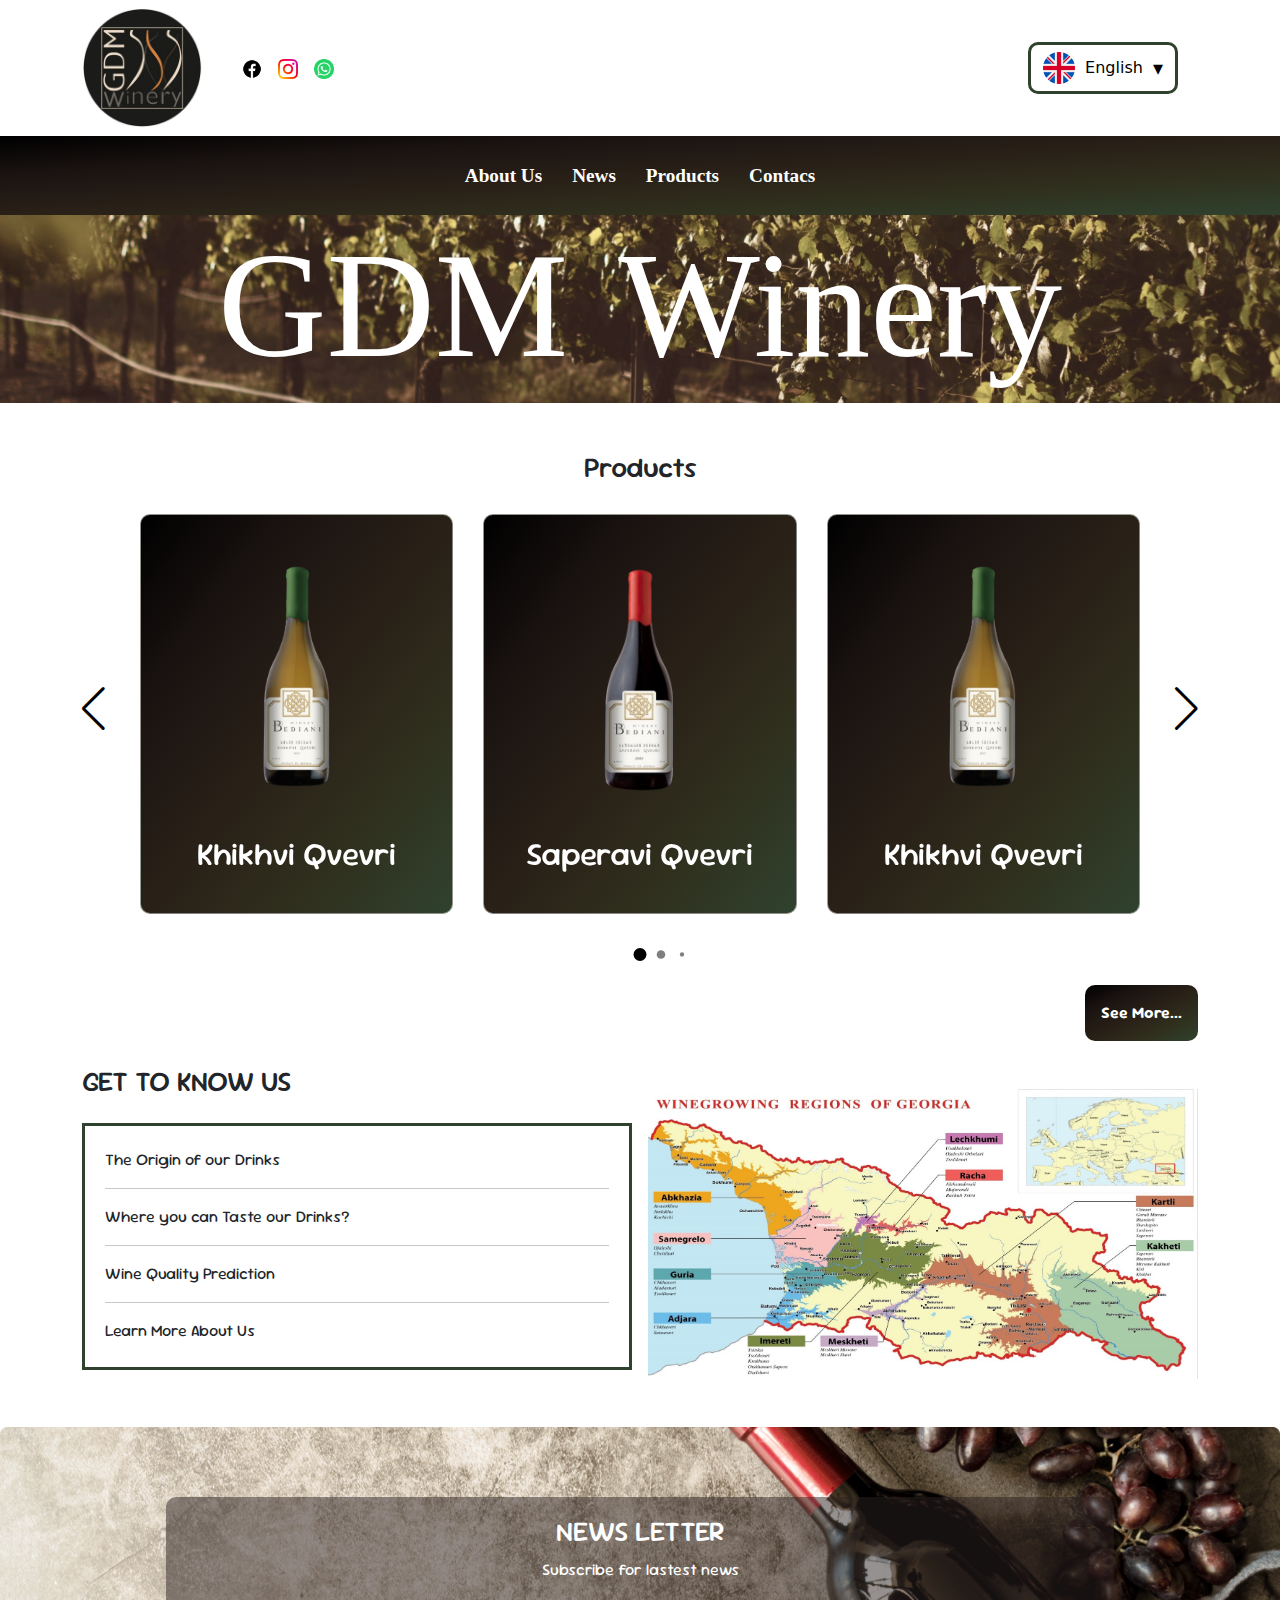
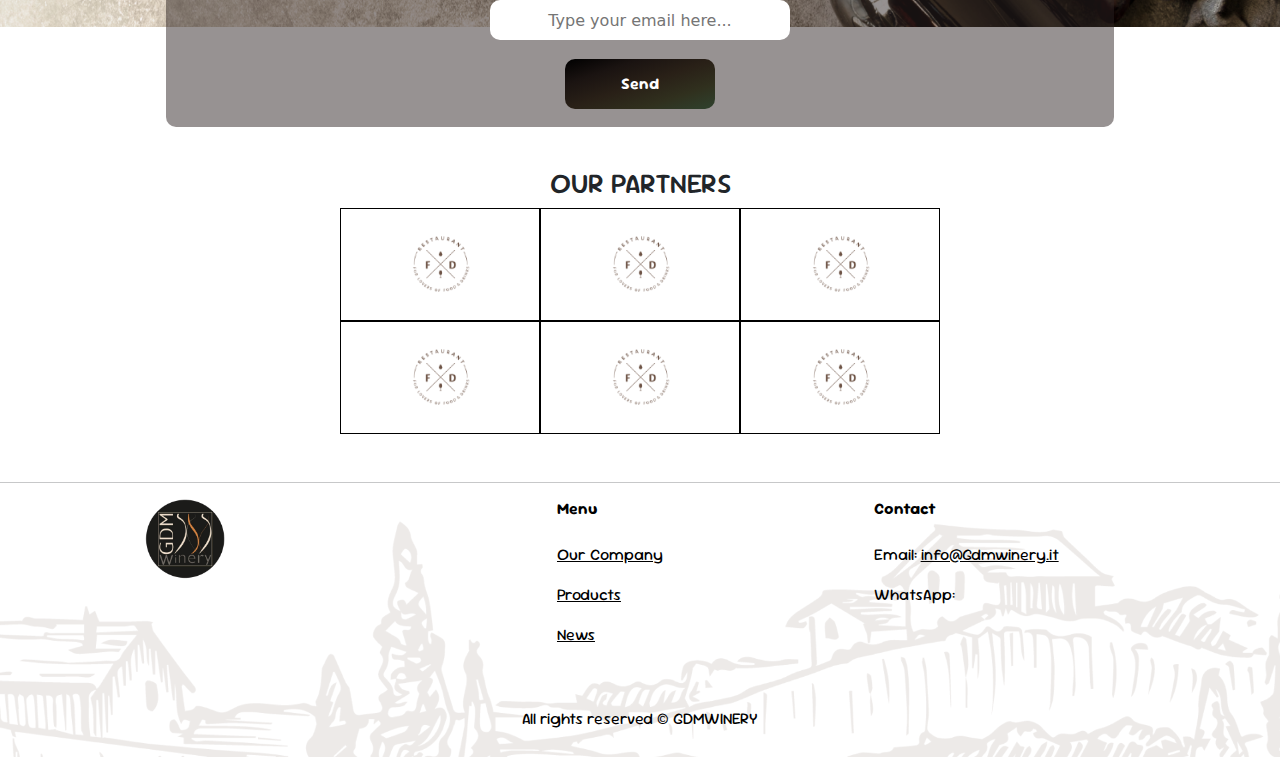
==== commit 113b8d2a: "kkkk" ====
--- a/public/index.html
+++ b/public/index.html
@@ -2,22 +2,32 @@
 <html lang="en">
 <head>
     <meta charset="UTF-8">
-    <link rel="shortcut icon" type="x-icon" href="./src/img/logo.png">
+    <link rel="shortcut icon" type="x-icon" href="./src/img/footerlogo.png">
     <meta name="viewport" content="width=device-width, initial-scale=1.0">
     <link rel="stylesheet" href="./src/style.css">
+    <link rel="stylesheet" href="./src/slider.css">
     <link rel="stylesheet" href="https://cdn.jsdelivr.net/npm/swiper@11/swiper-bundle.min.css">
-    <link rel="stylesheet" href="./src/slider.css">
     <link href="https://cdn.jsdelivr.net/npm/bootstrap@5.3.3/dist/css/bootstrap.min.css" rel="stylesheet" integrity="sha384-QWTKZyjpPEjISv5WaRU9OFeRpok6YctnYmDr5pNlyT2bRjXh0JMhjY6hW+ALEwIH" crossorigin="anonymous">
-    <title>GDM Winery</title>
+    <title>GDMwinery</title>
 </head>
-<body id="bgColor">
+<body>
+  
+
+ 
+
+<div class="container text-center loading" id="loading-spinner" style="display: none;">
+  <div class="spinner-border text-primary" role="status">
+    <span class="sr-only"></span>
+  </div>
+</div>
+<div id="page-content">
     <div class="desktop-only">
         <div class="container mt-2 d-flex justify-content-between align-items-center">
             <div class="d-flex align-items-center gap-social">
-            <a href="./index.html" class="d-flex align-items-center"><img width="80px" src="./src/img/footerlogo.png"></a>
+            <a href="./index.html" class="d-flex align-items-center"><img width="120px" src="./src/img/footerlogo.png"></a>
             <div class="d-flex gap-3">
                 <div>
-                    <a href="./"><img width="22px" src="./src/img/facebook.png"></a>  
+                    <a><img width="20px" src="./src/img/facebook.png"></a>  
                 </div>
                 <div>
                     <a><img width="20px" src="./src/img/instagram (1).png"></a>      
@@ -28,19 +38,29 @@
             </div>
             
             </div>
-            
             <div class="d-flex align-items-center gap-3 text-decoration">
               <div class="language-switcher">
-                <select id="language-dropdown">
-                    <option value="en" data-flag="🇬🇧">English</option>
-                    <option value="ka" data-flag="🇬🇪">Georgian</option>
-                    <option value="it" data-flag="🇮🇹">Italian</option>
-                </select>
+                <div class="dropdown">
+                    <button class="dropbtn" onclick="toggleDropdown()">
+                        <img src="./src/img/united-kingdom.png" alt="English" title="Select Language"> English
+                        <span class="dropdown-arrow">&#9662;</span> <!-- Dropdown arrow icon -->
+                    </button>
+                    <div class="dropdown-content" id="languageDropdown">
+                        <a href="./ka/index.html" onclick="switchLanguage(event)">
+                            <img src="./src/img/georgia.png" alt="Georgian"> Georgian
+                        </a>
+                        <a href="./it/index.html" onclick="switchLanguage(event)">
+                          <img src="./src/img/italy.png" alt="Chinese"> Italian
+                      </a>
+                    </div>
+                </div>
             </div>
-            </div>
+          </div>  
         </div>
       </div>
+      
     <div class="response-only">
+      
         <div class="container">
           
             <nav class="navbar navbar-expand-lg fixed-top bg-white">
@@ -51,26 +71,39 @@
                   <span class="navbar-toggler-icon"></span>
               </button>
                  
-                    <a class="navbar-brand" href="./index.html"><img width="50px" src="./src/img/footerlogo.png"
+                    <a class="navbar-brand" href="./index.html">&nbsp&nbsp&nbsp&nbsp&nbsp<img width="60px" src="./src/img/footerlogo.png"
                             alt="logo"></a>
-                            <div>
-                              <a href="./login.html"><img width="36px" class="s" src="./src/img/search.png"></a>
-                          </div>
+                            
+                                  <div>
+                                    <button class="dropbtn" onclick="toggleDropdownRes()">
+                                      <img src="./src/img/united-kingdom.png" alt="English" title="Select Language">
+                                    </button>
+                                    <div class="dropdown-contentRes" id="languageMenu">
+                                      <a href="./ka/index.html" onclick="switchLanguageRes(event)">
+                                          <img src="./src/img/georgia.png" alt="Georgian"> Georgian <!-- Updated to Georgian -->
+                                      </a>
+                                      <a href="./it/index.html" onclick="switchLanguageRes(event)">
+                                          <img src="./src/img/italy.png" alt="English"> Italian
+                                      </a>
+                                    </div>
+                                  </div>
+                             
+                          
                     <div class="collapse navbar-collapse justify-content-end" id="navbarTogglerDemo02">
                       <ul class="navbar-nav">
                         <li class="nav-item">
-                            <a class="nav-link" href="./aboutus.html">About Us</a>
+                            <a class="nav-link firstRes" href="./aboutus.html">Our Company</a>
                         </li>
                         <li class="nav-item">
-                            <a class="nav-link" href="./news.html">News</a>
+                            <a class="nav-link secondRes" href="./personal.html">News</a>
                         </li>
                         <li class="nav-item">
-                            <a class="nav-link" href="./products.html">Products</a>
+                            <a class="nav-link thirdRes" href="./products.html">Products</a>
                         </li>
                         <li class="nav-item">
-                            <a class="nav-link" href="./contact.html">Contacts</a>
+                            <a class="nav-link fourthRes" href="./contact.html">Contacts</a>
                         </li>
-                      
+                    
                     </ul>
                         
                         
@@ -78,7 +111,7 @@
                 </div>
             </nav>
         </div>
-    </div> 
+    </div>
     <div class="">
         <div class="nav-color desktop-only">
         <div class="container desktop-only ">
@@ -242,7 +275,7 @@
 
 <section class="desktop-only">
   <div class="margintopSubs">
-    <h3 class="text-center">OUR PARTNERSHIP</h3>
+    <h3 class="text-center">OUR PARTNERS</h3>
   </div>
   <div class="container d-flex flex-wrap justify-content-center">
     <div class="d-flex">
@@ -273,7 +306,7 @@
 
 <section class="response-only">
   <div class="margintopSubs">
-    <h3 class="text-center">OUR PARTNERSHIP</h3>
+    <h3 class="text-center">OUR PARTNERS</h3>
   </div>
   <div class="container d-flex flex-wrap justify-content-center">
     <div class="d-flex">
@@ -369,6 +402,9 @@
     <script src="https://cdn.jsdelivr.net/npm/swiper@11/swiper-bundle.min.js"></script>
     <script src="slider.js"></script>
     <script type="module" src="./script.js"></script>
+    <script src="language.js"></script>
     <script src="https://cdn.jsdelivr.net/npm/bootstrap@5.3.3/dist/js/bootstrap.bundle.min.js" integrity="sha384-YvpcrYf0tY3lHB60NNkmXc5s9fDVZLESaAA55NDzOxhy9GkcIdslK1eN7N6jIeHz" crossorigin="anonymous"></script>
 </body>
-</html>+</html>
+
+ --- a/public/src/style.css
+++ b/public/src/style.css
@@ -164,14 +164,14 @@
   .historyBox{
     width: 550px;
     max-width: 100%;
-    border: 1px solid black;
-    padding: 10px;
+    border: 3px solid #2f422e;
+    padding: 22px 20px 8px;
   }
   .historyBoxRes{
     width: 300px;
     max-width: 100%;
-    border: 1px solid black;
-    padding: 10px;
+    border: 3px solid #2f422e;
+    padding: 22px 20px 8px;
   }
   .Top{
     margin-top: 90px;
@@ -227,3 +227,122 @@
     width: 150px;
     border: 1px solid black;
 }
+.dropdown {
+    position: relative;
+    display: inline-block;
+    width: 150px; /* Increased to accommodate the arrow */
+    border: 3px solid #2f422e;
+    border-radius: 10px;
+    padding: 6px;
+    background-color: white;
+    
+}
+.dropdownRes {
+    position: relative;
+    display: inline-block;
+    width:62px; /* Increased to accommodate the arrow */
+    border: 1px solid black;
+    border-radius: 10px;
+    padding: 6px;
+    
+}
+
+.dropbtn {
+    background: none;
+    border: none;
+    cursor: pointer;
+    display: flex;
+    align-items: center; /* Aligns text and flag vertically */
+    justify-content: space-between; /* Spaces out the flag, text, and arrow */
+    width: 100%;
+}
+.dropbtnRes {
+    background: none;
+    border: none;
+    cursor: pointer;
+    
+    
+}
+
+.dropbtn img {
+    width: 32px;
+    height: 32px;
+     /* Space between flag and text */
+}
+.dropbtnRes img {
+    width: 32px;
+    height: 32px;
+     /* Space between flag and text */
+}
+
+.dropdown-arrow {
+    font-size: 20px;
+    
+    transition: transform 0.3s ease; /* Smooth rotation for arrow */
+}
+
+.dropdown-content {
+    display: none;
+    position: absolute;
+    background-color: white;
+    border: 3px solid #2f422e;
+    min-width: 160px;
+    margin-top: 20px;
+    right: -8px;
+    box-shadow: 0px 8px 16px rgba(0, 0, 0, 0.2);
+    z-index: 1;
+    border-radius: 10px;
+}
+.dropdown-contentRes {
+    display: none;
+    position: absolute;
+    background-color: white;
+    border: 3px solid #2f422e;
+    min-width: 160px;
+    margin-top: 20px;
+    right: 6px;
+    box-shadow: 0px 8px 16px rgba(0, 0, 0, 0.2);
+    z-index: 1;
+    border-radius: 10px;
+}
+.dropdown-content a {
+    color: black;
+    padding: 12px 16px;
+    text-decoration: none;
+    border-radius: 6px;
+    display: flex;
+    align-items: center;
+}
+.dropdown-contentRes a {
+    color: black;
+    padding: 12px 16px;
+    text-decoration: none;
+    border-radius: 6px;
+    display: flex;
+    align-items: center;
+}
+.dropdown-content a:hover {
+    background-color: rgb(165, 161, 161);
+}
+.dropdown-contentRes a:hover {
+    background-color: rgb(165, 161, 161);
+}
+
+.dropdown-content img {
+    width: 32px;
+    height: 32px;
+    margin-right: 10px;
+}
+.dropdown-contentRes img {
+    width: 32px;
+    height: 32px;
+    margin-right: 10px;
+}
+/* Rotate the arrow when the dropdown is open */
+.dropdown-content.show-arrow .dropdown-arrow {
+    transform: rotate(180deg);
+}
+
+.content {
+    margin-top: 50px;
+}
